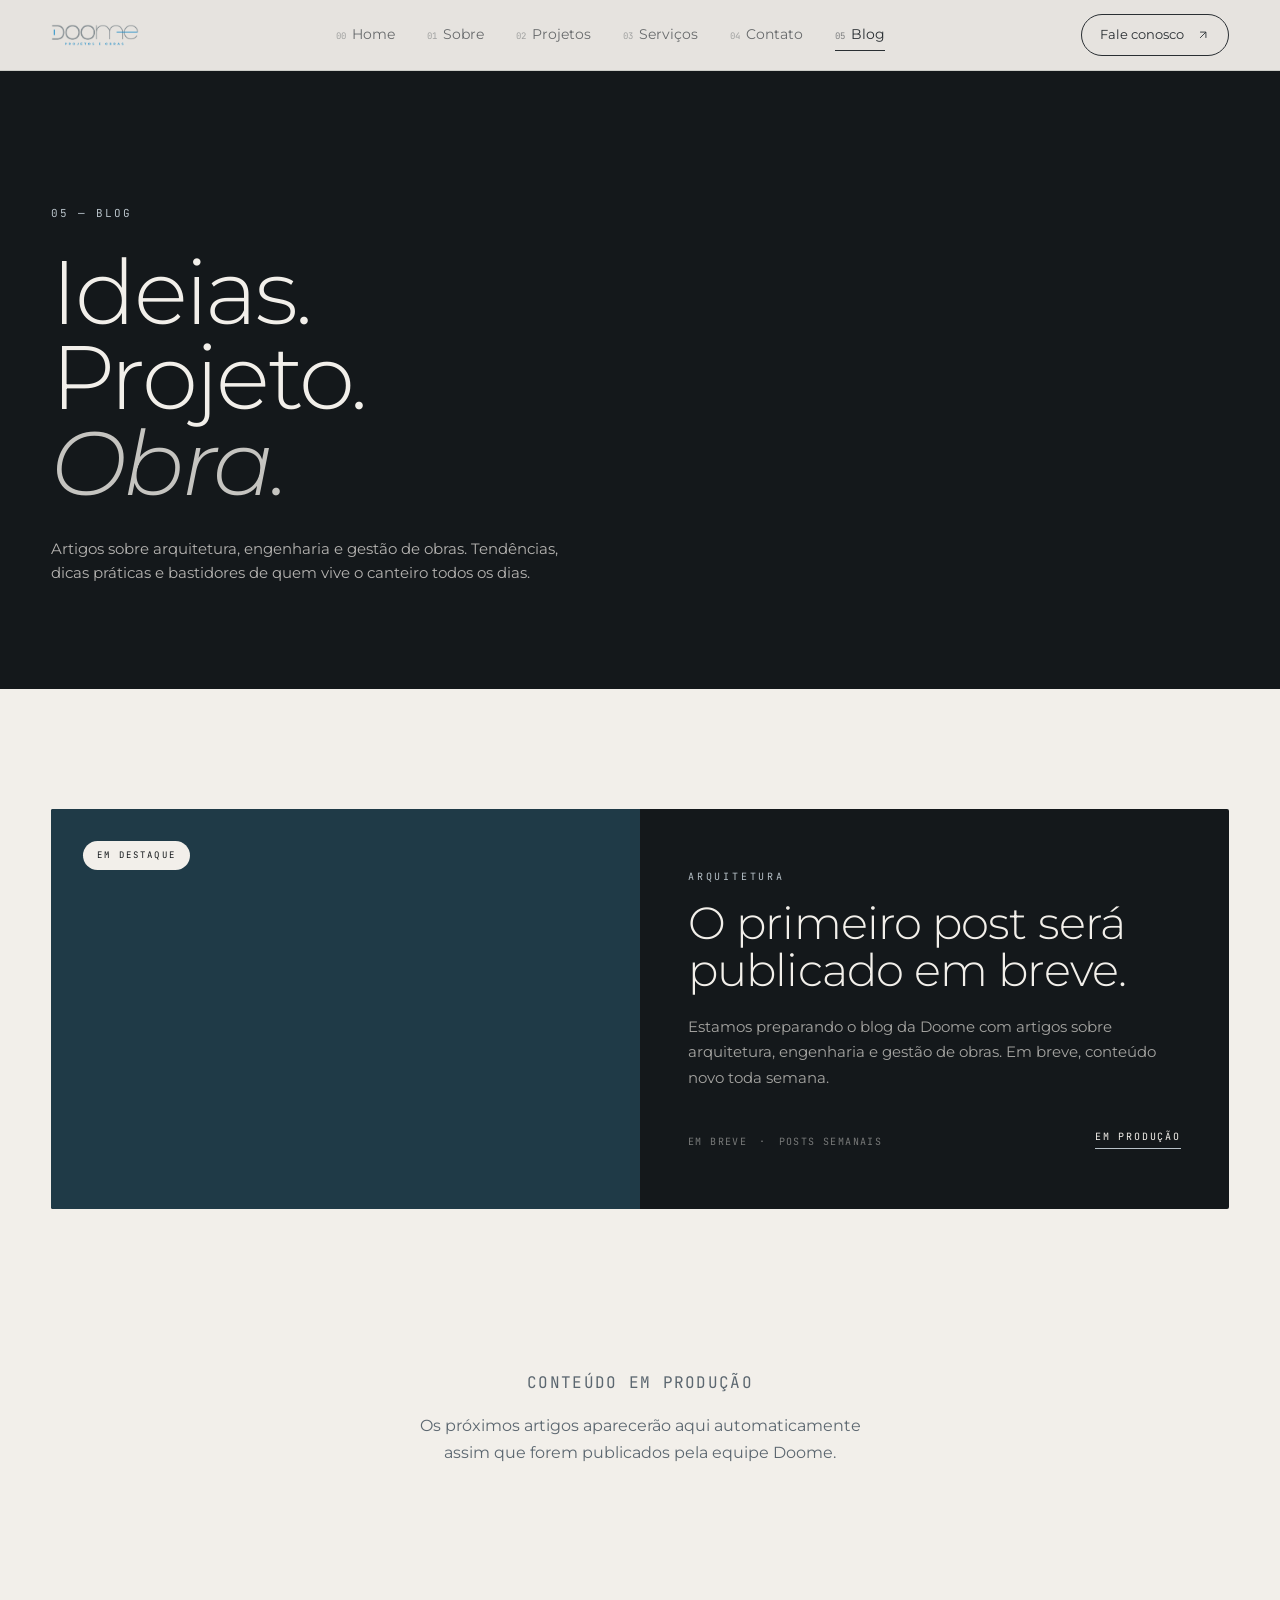
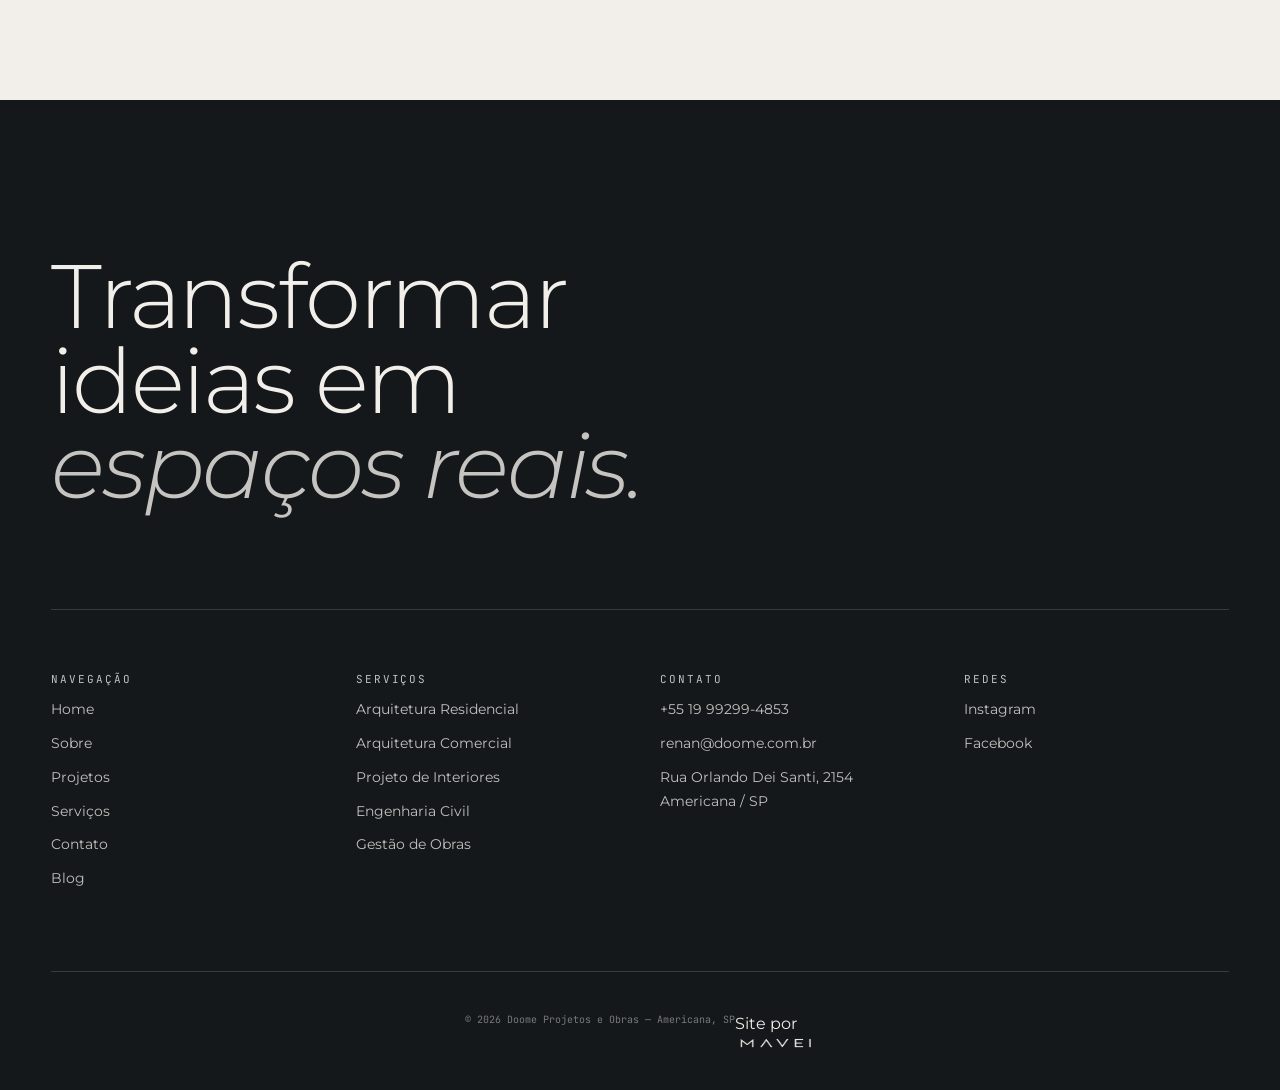
==== blog/index.html @ e42f689c "feat: carrossel hero, otimizações Lighthouse e tracking MAVEI Otimizações aplicadas após auditoria L" ====
<!DOCTYPE html>
<html lang="pt-BR">
<head>
<meta charset="UTF-8">
<meta name="viewport" content="width=device-width, initial-scale=1.0">
<title>Blog Doome | Arquitetura, Engenharia e Gestão de Obras</title>
<meta name="description" content="Artigos sobre arquitetura, engenharia e gestão de obras. Dicas práticas e tendências do mercado para quem está planejando construir ou reformar.">
<meta name="author" content="Doome Projetos e Obras">
<meta name="robots" content="index, follow, max-snippet:-1, max-image-preview:large, max-video-preview:-1">
<meta name="geo.region" content="BR-SP">
<meta name="geo.placename" content="Americana, São Paulo">
<meta name="theme-color" content="#14181B">
<link rel="canonical" href="https://www.doome.com.br/blog/">

<meta property="og:type" content="website">
<meta property="og:site_name" content="Doome Projetos e Obras">
<meta property="og:title" content="Blog | Doome Projetos e Obras">
<meta property="og:description" content="Artigos sobre arquitetura, engenharia e gestão de obras.">
<meta property="og:url" content="https://www.doome.com.br/blog/">
<meta property="og:image" content="https://www.doome.com.br/assets/image-01.webp">
<meta property="og:locale" content="pt_BR">
<meta name="twitter:card" content="summary_large_image">
<meta name="twitter:title" content="Blog | Doome Projetos e Obras">
<meta name="twitter:description" content="Artigos sobre arquitetura, engenharia e gestão de obras.">
<meta name="twitter:image" content="https://www.doome.com.br/assets/image-01.webp">

<script type="application/ld+json">
{
  "@context": "https://schema.org",
  "@type": "Blog",
  "url": "https://www.doome.com.br/blog/",
  "name": "Blog Doome Projetos e Obras",
  "description": "Artigos sobre arquitetura, engenharia e gestão de obras em Americana SP.",
  "inLanguage": "pt-BR",
  "publisher": {
    "@type": "Organization",
    "name": "Doome Projetos e Obras",
    "url": "https://www.doome.com.br/",
    "logo": {
      "@type": "ImageObject",
      "url": "https://www.doome.com.br/assets/image-14.webp"
    }
  },
  "about": [
    {"@type": "Thing", "name": "Arquitetura"},
    {"@type": "Thing", "name": "Engenharia Civil"},
    {"@type": "Thing", "name": "Gestão de Obras"},
    {"@type": "Thing", "name": "Design de Interiores"}
  ]
}
</script>

<link rel="icon" type="image/webp" href="/assets/image-02.webp">
<link rel="apple-touch-icon" href="/assets/image-03.webp">
<link rel="manifest" href="/manifest.json">
<link rel="preload" href="/fonts/montserrat-400-latin.woff2" as="font" type="font/woff2" crossorigin>
<link rel="preload" href="/fonts/montserrat-400-latin-ext.woff2" as="font" type="font/woff2" crossorigin>
<link rel="stylesheet" href="/fonts/fonts.css">
<link rel="stylesheet" href="/lightbox.css">

<style>
  /* ====== Tokens DOOME ====== */
  :root {
    --paper: #F2EFEA; --paper-warm: #EDE8E0;
    --mist: #B8C2C9; --mist-deep:    #5C6770;
    --graphite: #2A2F33; --ink: #14181B;
    --petrol: #1F3A47; --petrol-soft: #2C4E5E;
    --line: rgba(20,24,27,0.12);
    --serif: "Montserrat", -apple-system, BlinkMacSystemFont, sans-serif;
    --sans:  "Montserrat", -apple-system, BlinkMacSystemFont, sans-serif;
    --mono:  "JetBrains Mono", ui-monospace, monospace;
    --gutter: clamp(20px, 4vw, 64px);
    --section: clamp(80px, 12vw, 200px);
    --ease-out: cubic-bezier(0.22, 1, 0.36, 1);
  }
  *, *::before, *::after { box-sizing: border-box; margin: 0; padding: 0; }
  html, body {
    background: var(--paper); color: var(--graphite);
    font-family: var(--sans); font-size: 16px; line-height: 1.5;
    -webkit-font-smoothing: antialiased;
  }
  body { overflow-x: hidden; }
  img { max-width: 100%; display: block; }
  a { color: inherit; text-decoration: none; }
  ::selection { background: var(--petrol); color: var(--paper); }
  ::-webkit-scrollbar { width: 6px; }
  ::-webkit-scrollbar-thumb { background: var(--mist); }
  .serif { font-family: var(--serif); font-weight: 300; letter-spacing: -0.02em; line-height: 0.95; }
  .mono { font-family: var(--mono); font-size: 11px; letter-spacing: 0.08em; text-transform: uppercase; }

  /* ====== NAV (idêntico às páginas internas) ====== */
  .nav {
    position: fixed; top: 0; left: 0; right: 0; z-index: 100;
    display: grid; grid-template-columns: auto 1fr auto;
    align-items: center; padding: 14px var(--gutter); gap: 40px;
    background: rgba(242, 239, 234, 0.95);
    backdrop-filter: blur(14px); -webkit-backdrop-filter: blur(14px);
    border-bottom: 1px solid var(--line); color: var(--graphite);
  }
  .nav__brand { background: none; border: 0; padding: 0; display: inline-flex; align-items: center; }
  .nav__brand img { height: 22px; width: auto; }
  .nav__items { display: flex; gap: 32px; justify-content: center; }
  .nav__item {
    padding: 8px 0; color: inherit; font-size: 14px;
    display: inline-flex; align-items: baseline; gap: 6px;
    opacity: 0.66; transition: opacity 0.3s; position: relative;
  }
  .nav__item:hover, .nav__item.is-active { opacity: 1; }
  .nav__item.is-active::after {
    content: ""; position: absolute; left: 0; right: 0; bottom: 2px;
    height: 1px; background: currentColor;
  }
  .nav__n { font-size: 9px; opacity: 0.55; font-family: var(--mono); }
  .nav__cta {
    display: inline-flex; align-items: center; gap: 12px;
    font-size: 13px; padding: 10px 18px;
    border: 1px solid currentColor; border-radius: 999px;
    transition: background 0.4s, color 0.4s;
  }
  .nav__cta:hover { background: var(--graphite); color: var(--paper); }
  @media (max-width: 900px) {
    .nav { grid-template-columns: auto auto; }
    .nav__items { display: none; }
    .nav__cta span { display: none; }
  }

  /* ====== PAGE HEADER (idêntico às páginas internas) ====== */
  .page-header {
    background: var(--ink); color: var(--paper);
    padding: clamp(120px, 16vw, 220px) var(--gutter) clamp(60px, 8vw, 120px);
  }
  .page-header .eyebrow {
    color: var(--mist); margin-bottom: 28px;
    font-family: var(--mono); font-size: 11px;
    letter-spacing: 0.18em; text-transform: uppercase;
  }
  .page-header__title {
    font-size: clamp(48px, 7vw, 110px);
    font-weight: 300; letter-spacing: -0.03em;
    line-height: 0.95; margin: 0 0 32px; font-family: var(--serif);
  }
  .page-header__title em {
    font-style: italic; opacity: 0.8; font-weight: 300;
  }
  .page-header__lead {
    font-size: clamp(15px, 1.1vw, 18px);
    color: rgba(242, 239, 234, 0.72);
    max-width: 52ch; line-height: 1.65; margin: 0;
  }

  /* ====== Container do blog ====== */
  .blog-wrap {
    max-width: 1600px; margin: 0 auto;
    padding: clamp(60px, 10vw, 120px) var(--gutter) var(--section);
  }

  /* ====== POST EM DESTAQUE ====== */
  .blog-featured {
    display: grid; grid-template-columns: 1fr 1fr;
    background: var(--ink); color: var(--paper);
    margin-bottom: 80px; text-decoration: none;
    transition: opacity 0.3s var(--ease-out);
    overflow: hidden; border-radius: 2px;
  }
  .blog-featured:hover { opacity: 0.94; }
  .blog-featured__cover {
    min-height: 400px;
    background: var(--petrol);
    display: flex; align-items: flex-start; padding: 32px;
    position: relative;
  }
  .blog-featured__badge {
    font-family: var(--mono); font-size: 9px;
    letter-spacing: 0.24em; text-transform: uppercase;
    background: var(--paper); color: var(--ink);
    padding: 8px 14px; border-radius: 999px;
  }
  .blog-featured__content {
    padding: 60px 48px; display: flex; flex-direction: column;
    justify-content: space-between; gap: 32px;
  }
  .blog-featured__tag {
    font-family: var(--mono); font-size: 10px;
    letter-spacing: 0.28em; text-transform: uppercase;
    color: var(--mist); margin-bottom: 16px;
  }
  .blog-featured__title {
    font-family: var(--serif);
    font-size: clamp(28px, 3.5vw, 52px);
    font-weight: 300; letter-spacing: -0.02em;
    line-height: 1.05;
  }
  .blog-featured__excerpt {
    font-size: 15px;
    color: rgba(242, 239, 234, 0.65);
    line-height: 1.7; margin-top: 20px;
    max-width: 48ch;
  }
  .blog-featured__footer {
    display: flex; justify-content: space-between;
    align-items: flex-end; gap: 20px;
  }
  .blog-featured__meta {
    font-family: var(--mono); font-size: 10px;
    letter-spacing: 0.14em; text-transform: uppercase;
    color: rgba(242, 239, 234, 0.45);
    display: flex; gap: 12px; flex-wrap: wrap;
  }
  .blog-featured__link {
    font-family: var(--mono); font-size: 10px;
    letter-spacing: 0.18em; text-transform: uppercase;
    color: var(--paper);
    border-bottom: 1px solid var(--mist);
    padding-bottom: 4px;
  }
  @media (max-width: 800px) {
    .blog-featured { grid-template-columns: 1fr; }
    .blog-featured__cover { min-height: 240px; }
    .blog-featured__content { padding: 40px 28px; }
  }

  /* ====== GRID DE CARDS ====== */
  .blog-grid {
    display: grid;
    grid-template-columns: repeat(auto-fill, minmax(320px, 1fr));
    gap: 40px;
  }
  .blog-card a {
    display: flex; flex-direction: column; height: 100%;
    background: var(--paper-warm);
    transition: transform 0.5s var(--ease-out), box-shadow 0.5s var(--ease-out);
    border-radius: 2px; overflow: hidden;
    border: 1px solid var(--line);
  }
  .blog-card a:hover {
    transform: translateY(-4px);
    box-shadow: 0 20px 40px rgba(20, 24, 27, 0.08);
  }
  .blog-card__cover {
    height: 200px;
    background: var(--petrol);
    display: flex; align-items: flex-end; padding: 20px;
    position: relative; overflow: hidden;
  }
  .blog-card__cover img {
    position: absolute; inset: 0;
    width: 100%; height: 100%; object-fit: cover;
    filter: grayscale(0.4) contrast(1.05);
    transition: filter 0.6s var(--ease-out), transform 0.7s var(--ease-out);
  }
  .blog-card a:hover .blog-card__cover img {
    filter: grayscale(0) contrast(1.05);
    transform: scale(1.04);
  }
  .blog-card__cover-label {
    position: relative; z-index: 1;
    font-family: var(--mono); font-size: 9px;
    letter-spacing: 0.22em; text-transform: uppercase;
    color: var(--paper);
    background: rgba(20, 24, 27, 0.6);
    padding: 6px 12px; border-radius: 999px;
    backdrop-filter: blur(8px); -webkit-backdrop-filter: blur(8px);
  }
  .blog-card__body { padding: 28px 28px 12px; flex: 1; }
  .blog-card__tag {
    font-family: var(--mono); font-size: 10px;
    letter-spacing: 0.24em; text-transform: uppercase;
    color: var(--mist-deep); margin-bottom: 14px;
  }
  .blog-card__body h2 {
    font-family: var(--serif);
    font-size: clamp(20px, 1.7vw, 26px);
    font-weight: 300; letter-spacing: -0.02em;
    line-height: 1.15; margin-bottom: 12px;
  }
  .blog-card__excerpt {
    font-size: 14px; color: var(--mist-deep);
    line-height: 1.7;
  }
  .blog-card__meta {
    padding: 16px 28px 24px;
    font-family: var(--mono); font-size: 10px;
    letter-spacing: 0.14em; text-transform: uppercase;
    color: var(--mist-deep);
    display: flex; gap: 8px; align-items: center;
    justify-content: space-between;
    border-top: 1px solid var(--line);
    margin-top: 16px;
  }
  .blog-card__read {
    color: var(--graphite);
    border-bottom: 1px solid currentColor;
    padding-bottom: 2px;
  }

  /* ====== Estado vazio (até MAVEI gerar posts) ====== */
  .blog-empty {
    text-align: center;
    padding: 80px var(--gutter);
    color: var(--mist-deep);
  }
  .blog-empty .mono {
    color: var(--mist-deep);
    margin-bottom: 16px;
  }
  .blog-empty p {
    font-size: 16px;
    max-width: 44ch;
    margin: 0 auto;
    line-height: 1.7;
  }

  /* ====== FOOTER (idêntico às páginas internas) ====== */
  .footer {
    background: var(--ink); color: var(--paper);
    padding: var(--section) var(--gutter) 40px;
  }
  .footer__top {
    padding-bottom: 100px;
    border-bottom: 1px solid rgba(242, 239, 234, 0.16);
  }
  .footer__manifesto {
    font-size: clamp(48px, 7vw, 120px);
    letter-spacing: -0.025em; font-weight: 300;
    line-height: 0.95; margin: 0; font-family: var(--serif);
  }
  .footer__manifesto em { font-style: italic; opacity: 0.8; font-weight: 300; }
  .footer__grid {
    display: grid; grid-template-columns: repeat(4, 1fr);
    gap: 40px; padding: 60px 0 80px;
    border-bottom: 1px solid rgba(242, 239, 234, 0.16);
  }
  .footer__col p { margin: 10px 0 0; font-size: 14px; line-height: 1.7; color: rgba(242, 239, 234, 0.78); }
  .footer__col .eyebrow {
    color: var(--mist); margin: 0;
    font-family: var(--mono); font-size: 11px;
    letter-spacing: 0.18em; text-transform: uppercase;
  }
  .footer__col a { border-bottom: 1px solid transparent; transition: border-color 0.3s; }
  .footer__col a:hover { border-bottom-color: currentColor; }
  .footer__base { display: flex; justify-content: center; padding-top: 40px; }
  .footer__base p { font-family: var(--mono); font-size: 10px; opacity: 0.45; margin: 0; }
  @media (max-width: 800px) {
    .footer__grid { grid-template-columns: repeat(2, 1fr); }
  }
</style>
</head>
<body>

<!-- NAV (idêntica às páginas internas) -->
<nav class="nav">
  <a href="../" class="nav__brand" aria-label="Doome — Home">
    <img src="../assets/image-15.webp" alt="DOOME" width="120" height="22" decoding="async">
  </a>
  <div class="nav__items">
    <a href="../" class="nav__item"><span class="nav__n">00</span> Home</a>
    <a href="../sobre/" class="nav__item"><span class="nav__n">01</span> Sobre</a>
    <a href="../projetos/" class="nav__item"><span class="nav__n">02</span> Projetos</a>
    <a href="../servicos/" class="nav__item"><span class="nav__n">03</span> Serviços</a>
    <a href="../contato/" class="nav__item"><span class="nav__n">04</span> Contato</a>
    <a href="../blog/" class="nav__item is-active"><span class="nav__n">05</span> Blog</a>
  </div>
  <a href="https://api.whatsapp.com/send?phone=5519992994853&text=Ol%C3%A1%2C+Doome%21+Vi+o+site+de+voc%C3%AAs+e+gostaria+de+conversar+sobre+um+projeto."
     class="nav__cta" target="_blank" rel="noopener noreferrer" data-cta="nav-blog" aria-label="Fale conosco no WhatsApp">
    <span>Fale conosco</span>
    <svg width="14" height="14" viewBox="0 0 24 24" fill="none" stroke="currentColor" stroke-width="1.5" aria-hidden="true"><path d="M7 17L17 7M17 7H7M17 7v10"/></svg>
  </a>
</nav>

<main>
  <!-- HEADER -->
  <header class="page-header">
    <p class="eyebrow">05 — Blog</p>
    <h1 class="page-header__title">Ideias.<br>Projeto.<br><em>Obra.</em></h1>
    <p class="page-header__lead">Artigos sobre arquitetura, engenharia e gestão de obras. Tendências, dicas práticas e bastidores de quem vive o canteiro todos os dias.</p>
  </header>

  <div class="blog-wrap">

    <!-- POST EM DESTAQUE — gerado automaticamente pela MAVEI -->
    <a href="#" class="blog-featured" aria-label="Ler post em destaque">
      <div class="blog-featured__cover">
        <div class="blog-featured__badge">Em destaque</div>
      </div>
      <div class="blog-featured__content">
        <div>
          <div class="blog-featured__tag">Arquitetura</div>
          <h2 class="blog-featured__title">O primeiro post será publicado em breve.</h2>
          <p class="blog-featured__excerpt">Estamos preparando o blog da Doome com artigos sobre arquitetura, engenharia e gestão de obras. Em breve, conteúdo novo toda semana.</p>
        </div>
        <div class="blog-featured__footer">
          <div class="blog-featured__meta">
            <time>EM BREVE</time>
            <span>·</span>
            <span>POSTS SEMANAIS</span>
          </div>
          <span class="blog-featured__link">Em produção</span>
        </div>
      </div>
    </a>

    <!-- GRID DE CARDS — gerado automaticamente -->
    <div class="blog-grid">
      <div class="blog-empty" style="grid-column: 1 / -1;">
        <p class="mono">Conteúdo em produção</p>
        <p>Os próximos artigos aparecerão aqui automaticamente assim que forem publicados pela equipe Doome.</p>
      </div>
    </div>

  </div>
</main>

<!-- FOOTER (idêntico às páginas internas) -->
<footer class="footer">
  <div class="footer__top">
    <p class="footer__manifesto serif">Transformar<br>ideias em<br><em>espaços reais.</em></p>
  </div>
  <div class="footer__grid">
    <div class="footer__col">
      <p class="eyebrow">Navegação</p>
      <p><a href="../">Home</a></p>
      <p><a href="../sobre/">Sobre</a></p>
      <p><a href="../projetos/">Projetos</a></p>
      <p><a href="../servicos/">Serviços</a></p>
      <p><a href="../contato/">Contato</a></p>
      <p><a href="../blog/">Blog</a></p>
    </div>
    <div class="footer__col">
      <p class="eyebrow">Serviços</p>
      <p>Arquitetura Residencial</p>
      <p>Arquitetura Comercial</p>
      <p>Projeto de Interiores</p>
      <p>Engenharia Civil</p>
      <p>Gestão de Obras</p>
    </div>
    <div class="footer__col">
      <p class="eyebrow">Contato</p>
      <p><a href="tel:+5519992994853">+55 19 99299-4853</a></p>
      <p><a href="mailto:renan@doome.com.br">renan@doome.com.br</a></p>
      <p>Rua Orlando Dei Santi, 2154<br>Americana / SP</p>
    </div>
    <div class="footer__col">
      <p class="eyebrow">Redes</p>
      <p><a href="https://www.instagram.com/doomeprojetos/" target="_blank" rel="noopener">Instagram</a></p>
      <p><a href="https://www.facebook.com/doomeprojetos/" target="_blank" rel="noopener">Facebook</a></p>
    </div>
  </div>
  <div class="footer__base">
    <p>&copy; 2026 Doome Projetos e Obras — Americana, SP</p>
    <span class="footer__base-sep" aria-hidden="true"></span>
    <a href="https://mavei.com.br/" target="_blank" rel="noopener noreferrer" class="mavei-credit" data-cta="footer-mavei" aria-label="Site por MAVEI Digital — abre em nova aba">
      <span class="mavei-credit__label">Site por</span>
      <img src="/assets/mavei-logo-white.webp" alt="MAVEI Digital" width="80" height="14" loading="lazy" decoding="async">
    </a>
  </div>
</footer>

<script src="/main.js" defer></script>
</body>
</html>
---- fonts/fonts.css ----
/* ============================================================
   Fontes self-hosted MAVEI — DOOME
   Binários extraídos do Google Fonts (latin + latin-ext only).
   Servir do mesmo domínio elimina round-trip TLS + DNS extra.

   Pesos cobertos:
   - Montserrat: 200/300/400/500/600 normal + 300/400 italic
     (Google distribui Montserrat como variable font; pesos normais
      compartilham o MESMO arquivo, e pesos italic idem)
   - JetBrains Mono: 400/500 (compartilham)
   ============================================================ */

/* ────────────────────────────────────────────────
   Montserrat — italic 300/400 (compartilham mesmo binário)
   ──────────────────────────────────────────────── */
@font-face {
  font-family: 'Montserrat';
  font-style: italic;
  font-weight: 300;
  font-display: swap;
  src: url('/fonts/montserrat-400italic-latin-ext.woff2') format('woff2');
  unicode-range: U+0100-02BA, U+02BD-02C5, U+02C7-02CC, U+02CE-02D7, U+02DD-02FF, U+0304, U+0308, U+0329, U+1D00-1DBF, U+1E00-1E9F, U+1EF2-1EFF, U+2020, U+20A0-20AB, U+20AD-20C0, U+2113, U+2C60-2C7F, U+A720-A7FF;
}
@font-face {
  font-family: 'Montserrat';
  font-style: italic;
  font-weight: 300;
  font-display: swap;
  src: url('/fonts/montserrat-400italic-latin.woff2') format('woff2');
  unicode-range: U+0000-00FF, U+0131, U+0152-0153, U+02BB-02BC, U+02C6, U+02DA, U+02DC, U+0304, U+0308, U+0329, U+2000-206F, U+20AC, U+2122, U+2191, U+2193, U+2212, U+2215, U+FEFF, U+FFFD;
}
@font-face {
  font-family: 'Montserrat';
  font-style: italic;
  font-weight: 400;
  font-display: swap;
  src: url('/fonts/montserrat-400italic-latin-ext.woff2') format('woff2');
  unicode-range: U+0100-02BA, U+02BD-02C5, U+02C7-02CC, U+02CE-02D7, U+02DD-02FF, U+0304, U+0308, U+0329, U+1D00-1DBF, U+1E00-1E9F, U+1EF2-1EFF, U+2020, U+20A0-20AB, U+20AD-20C0, U+2113, U+2C60-2C7F, U+A720-A7FF;
}
@font-face {
  font-family: 'Montserrat';
  font-style: italic;
  font-weight: 400;
  font-display: swap;
  src: url('/fonts/montserrat-400italic-latin.woff2') format('woff2');
  unicode-range: U+0000-00FF, U+0131, U+0152-0153, U+02BB-02BC, U+02C6, U+02DA, U+02DC, U+0304, U+0308, U+0329, U+2000-206F, U+20AC, U+2122, U+2191, U+2193, U+2212, U+2215, U+FEFF, U+FFFD;
}

/* ────────────────────────────────────────────────
   Montserrat — normal 200/300/400/500/600 (compartilham mesmo binário)
   ──────────────────────────────────────────────── */
@font-face {
  font-family: 'Montserrat';
  font-style: normal;
  font-weight: 200;
  font-display: swap;
  src: url('/fonts/montserrat-400-latin-ext.woff2') format('woff2');
  unicode-range: U+0100-02BA, U+02BD-02C5, U+02C7-02CC, U+02CE-02D7, U+02DD-02FF, U+0304, U+0308, U+0329, U+1D00-1DBF, U+1E00-1E9F, U+1EF2-1EFF, U+2020, U+20A0-20AB, U+20AD-20C0, U+2113, U+2C60-2C7F, U+A720-A7FF;
}
@font-face {
  font-family: 'Montserrat';
  font-style: normal;
  font-weight: 200;
  font-display: swap;
  src: url('/fonts/montserrat-400-latin.woff2') format('woff2');
  unicode-range: U+0000-00FF, U+0131, U+0152-0153, U+02BB-02BC, U+02C6, U+02DA, U+02DC, U+0304, U+0308, U+0329, U+2000-206F, U+20AC, U+2122, U+2191, U+2193, U+2212, U+2215, U+FEFF, U+FFFD;
}
@font-face {
  font-family: 'Montserrat';
  font-style: normal;
  font-weight: 300;
  font-display: swap;
  src: url('/fonts/montserrat-400-latin-ext.woff2') format('woff2');
  unicode-range: U+0100-02BA, U+02BD-02C5, U+02C7-02CC, U+02CE-02D7, U+02DD-02FF, U+0304, U+0308, U+0329, U+1D00-1DBF, U+1E00-1E9F, U+1EF2-1EFF, U+2020, U+20A0-20AB, U+20AD-20C0, U+2113, U+2C60-2C7F, U+A720-A7FF;
}
@font-face {
  font-family: 'Montserrat';
  font-style: normal;
  font-weight: 300;
  font-display: swap;
  src: url('/fonts/montserrat-400-latin.woff2') format('woff2');
  unicode-range: U+0000-00FF, U+0131, U+0152-0153, U+02BB-02BC, U+02C6, U+02DA, U+02DC, U+0304, U+0308, U+0329, U+2000-206F, U+20AC, U+2122, U+2191, U+2193, U+2212, U+2215, U+FEFF, U+FFFD;
}
@font-face {
  font-family: 'Montserrat';
  font-style: normal;
  font-weight: 400;
  font-display: swap;
  src: url('/fonts/montserrat-400-latin-ext.woff2') format('woff2');
  unicode-range: U+0100-02BA, U+02BD-02C5, U+02C7-02CC, U+02CE-02D7, U+02DD-02FF, U+0304, U+0308, U+0329, U+1D00-1DBF, U+1E00-1E9F, U+1EF2-1EFF, U+2020, U+20A0-20AB, U+20AD-20C0, U+2113, U+2C60-2C7F, U+A720-A7FF;
}
@font-face {
  font-family: 'Montserrat';
  font-style: normal;
  font-weight: 400;
  font-display: swap;
  src: url('/fonts/montserrat-400-latin.woff2') format('woff2');
  unicode-range: U+0000-00FF, U+0131, U+0152-0153, U+02BB-02BC, U+02C6, U+02DA, U+02DC, U+0304, U+0308, U+0329, U+2000-206F, U+20AC, U+2122, U+2191, U+2193, U+2212, U+2215, U+FEFF, U+FFFD;
}
@font-face {
  font-family: 'Montserrat';
  font-style: normal;
  font-weight: 500;
  font-display: swap;
  src: url('/fonts/montserrat-400-latin-ext.woff2') format('woff2');
  unicode-range: U+0100-02BA, U+02BD-02C5, U+02C7-02CC, U+02CE-02D7, U+02DD-02FF, U+0304, U+0308, U+0329, U+1D00-1DBF, U+1E00-1E9F, U+1EF2-1EFF, U+2020, U+20A0-20AB, U+20AD-20C0, U+2113, U+2C60-2C7F, U+A720-A7FF;
}
@font-face {
  font-family: 'Montserrat';
  font-style: normal;
  font-weight: 500;
  font-display: swap;
  src: url('/fonts/montserrat-400-latin.woff2') format('woff2');
  unicode-range: U+0000-00FF, U+0131, U+0152-0153, U+02BB-02BC, U+02C6, U+02DA, U+02DC, U+0304, U+0308, U+0329, U+2000-206F, U+20AC, U+2122, U+2191, U+2193, U+2212, U+2215, U+FEFF, U+FFFD;
}
@font-face {
  font-family: 'Montserrat';
  font-style: normal;
  font-weight: 600;
  font-display: swap;
  src: url('/fonts/montserrat-400-latin-ext.woff2') format('woff2');
  unicode-range: U+0100-02BA, U+02BD-02C5, U+02C7-02CC, U+02CE-02D7, U+02DD-02FF, U+0304, U+0308, U+0329, U+1D00-1DBF, U+1E00-1E9F, U+1EF2-1EFF, U+2020, U+20A0-20AB, U+20AD-20C0, U+2113, U+2C60-2C7F, U+A720-A7FF;
}
@font-face {
  font-family: 'Montserrat';
  font-style: normal;
  font-weight: 600;
  font-display: swap;
  src: url('/fonts/montserrat-400-latin.woff2') format('woff2');
  unicode-range: U+0000-00FF, U+0131, U+0152-0153, U+02BB-02BC, U+02C6, U+02DA, U+02DC, U+0304, U+0308, U+0329, U+2000-206F, U+20AC, U+2122, U+2191, U+2193, U+2212, U+2215, U+FEFF, U+FFFD;
}

/* ────────────────────────────────────────────────
   JetBrains Mono — 400/500 (compartilham)
   ──────────────────────────────────────────────── */
@font-face {
  font-family: 'JetBrains Mono';
  font-style: normal;
  font-weight: 400;
  font-display: swap;
  src: url('/fonts/jetbrains-mono-latin-ext.woff2') format('woff2');
  unicode-range: U+0100-02BA, U+02BD-02C5, U+02C7-02CC, U+02CE-02D7, U+02DD-02FF, U+0304, U+0308, U+0329, U+1D00-1DBF, U+1E00-1E9F, U+1EF2-1EFF, U+2020, U+20A0-20AB, U+20AD-20C0, U+2113, U+2C60-2C7F, U+A720-A7FF;
}
@font-face {
  font-family: 'JetBrains Mono';
  font-style: normal;
  font-weight: 400;
  font-display: swap;
  src: url('/fonts/jetbrains-mono-latin.woff2') format('woff2');
  unicode-range: U+0000-00FF, U+0131, U+0152-0153, U+02BB-02BC, U+02C6, U+02DA, U+02DC, U+0304, U+0308, U+0329, U+2000-206F, U+20AC, U+2122, U+2191, U+2193, U+2212, U+2215, U+FEFF, U+FFFD;
}
@font-face {
  font-family: 'JetBrains Mono';
  font-style: normal;
  font-weight: 500;
  font-display: swap;
  src: url('/fonts/jetbrains-mono-latin-ext.woff2') format('woff2');
  unicode-range: U+0100-02BA, U+02BD-02C5, U+02C7-02CC, U+02CE-02D7, U+02DD-02FF, U+0304, U+0308, U+0329, U+1D00-1DBF, U+1E00-1E9F, U+1EF2-1EFF, U+2020, U+20A0-20AB, U+20AD-20C0, U+2113, U+2C60-2C7F, U+A720-A7FF;
}
@font-face {
  font-family: 'JetBrains Mono';
  font-style: normal;
  font-weight: 500;
  font-display: swap;
  src: url('/fonts/jetbrains-mono-latin.woff2') format('woff2');
  unicode-range: U+0000-00FF, U+0131, U+0152-0153, U+02BB-02BC, U+02C6, U+02DA, U+02DC, U+0304, U+0308, U+0329, U+2000-206F, U+20AC, U+2122, U+2191, U+2193, U+2212, U+2215, U+FEFF, U+FFFD;
}
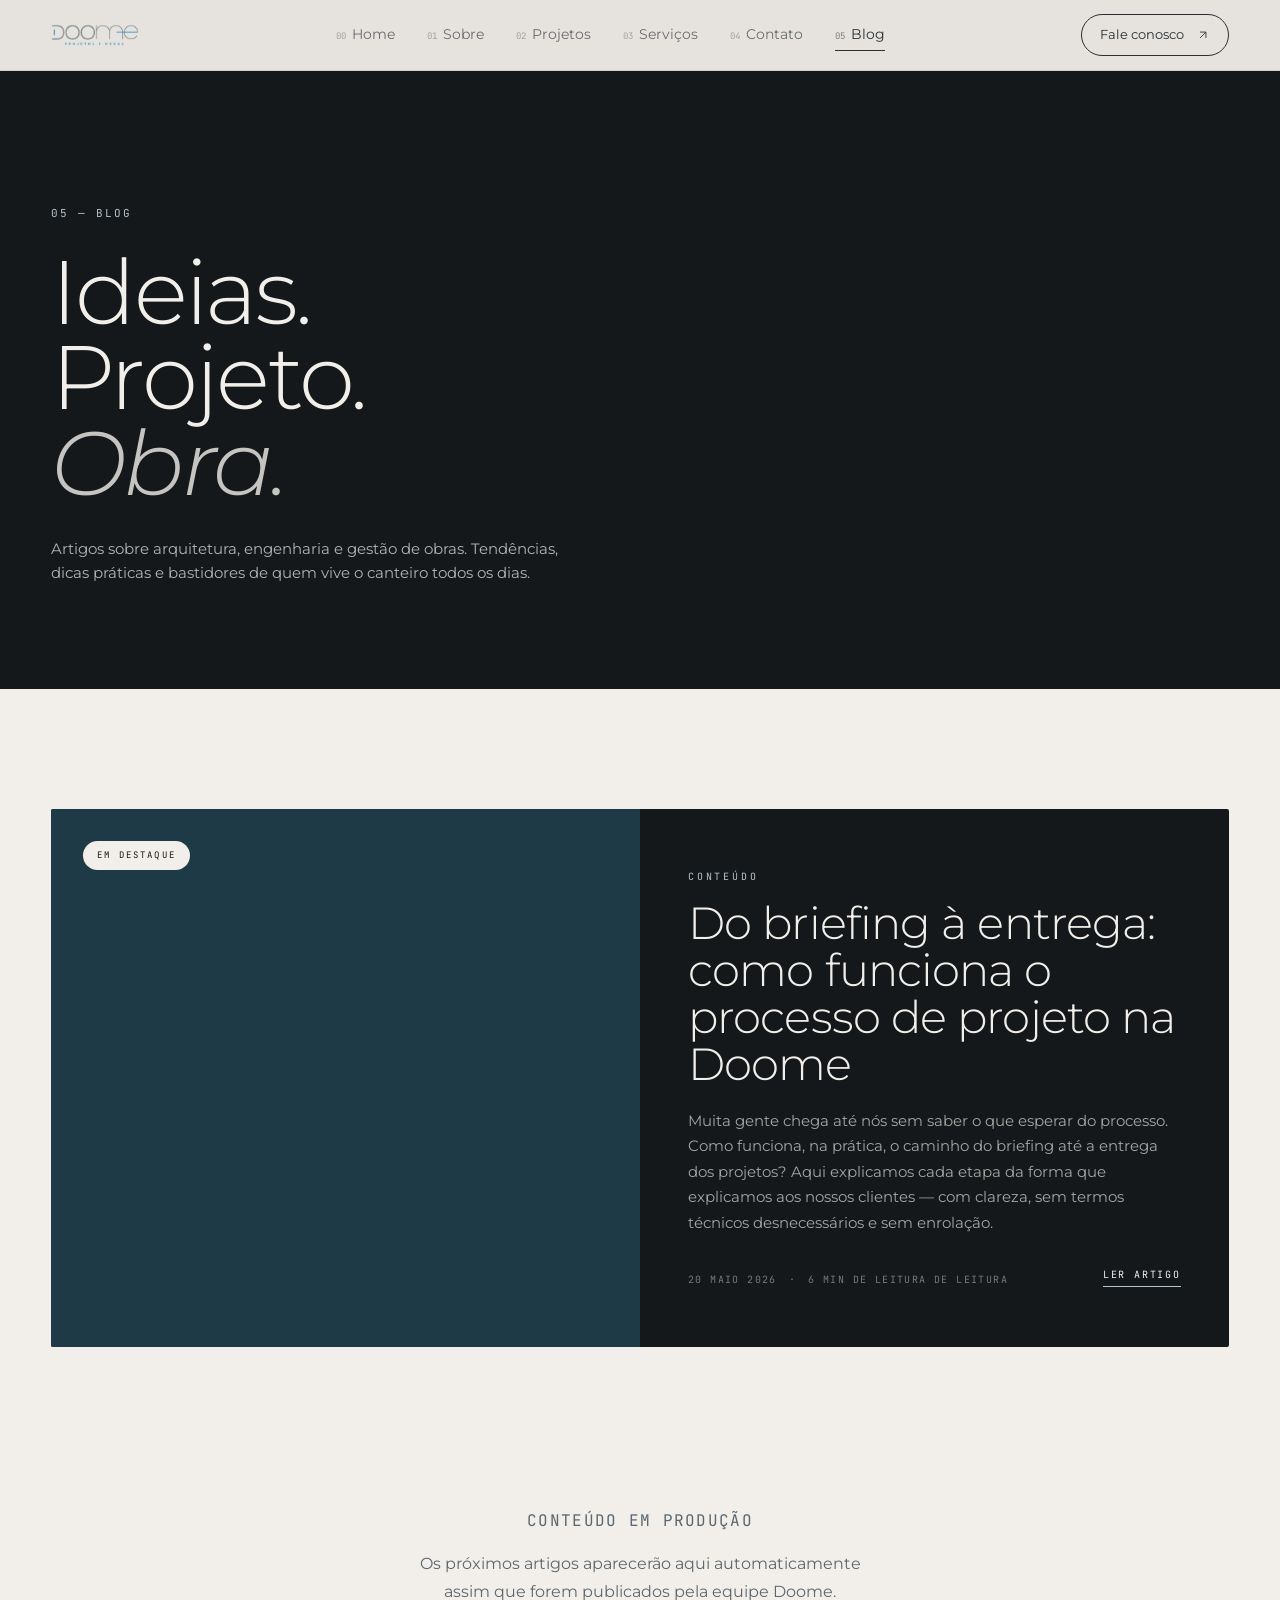
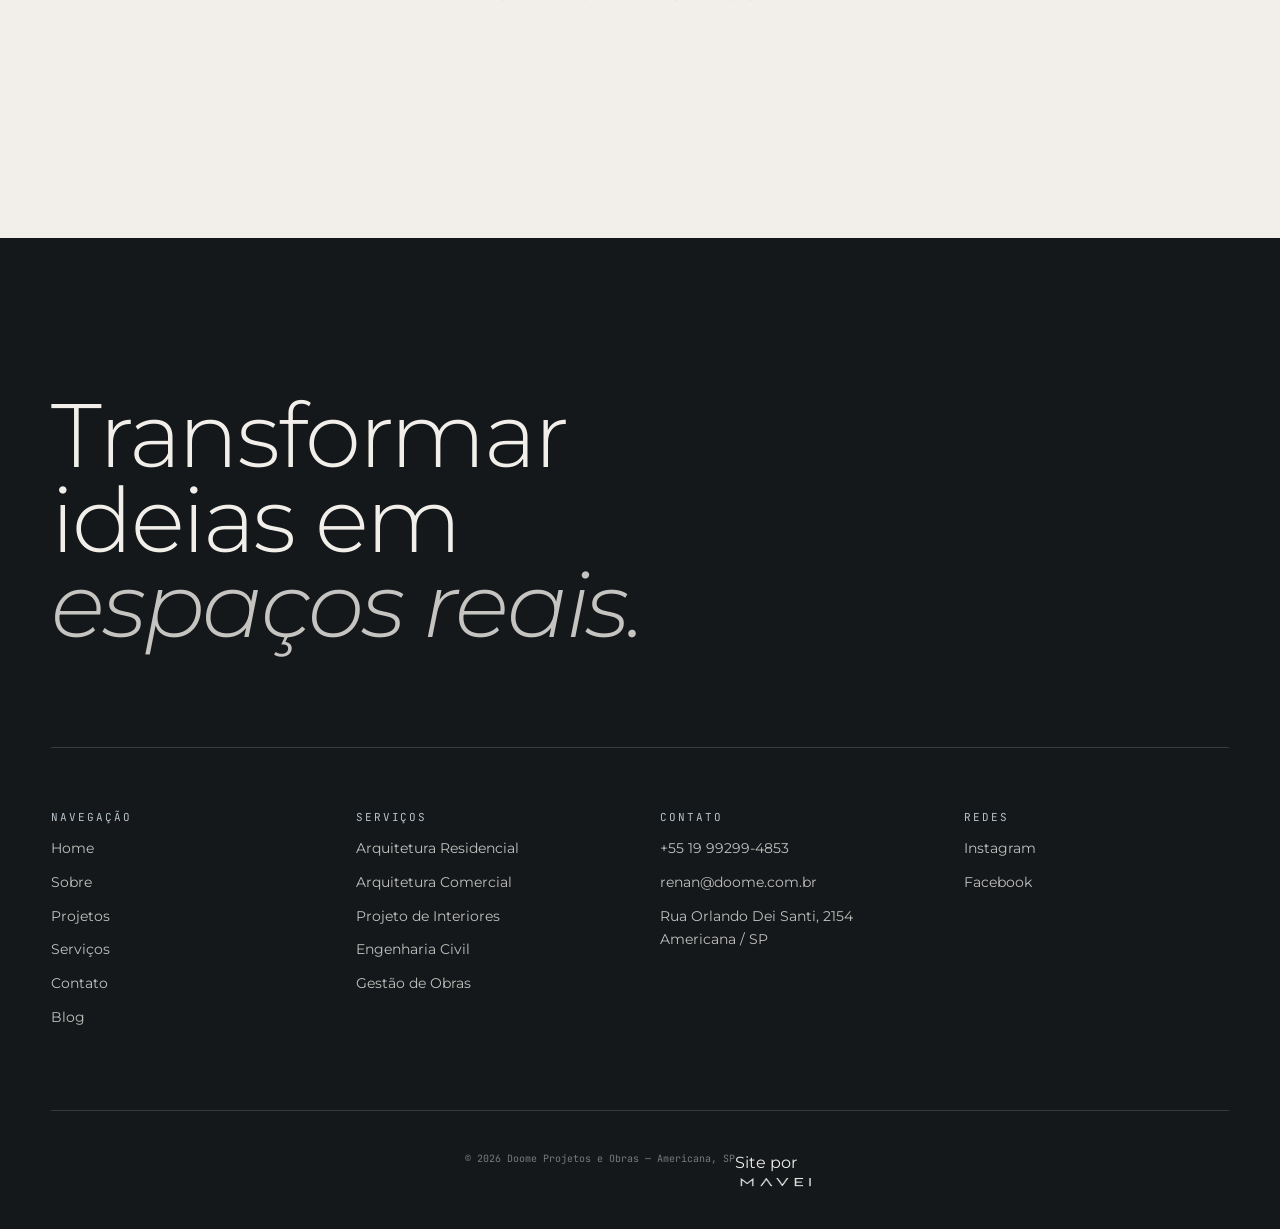
==== commit 5ab33ad8: "blog: atualiza índice (arquitetura-como-funciona-o-processo-do-briefing-ate-a-entrega-do-projeto)" ====
--- a/blog/index.html
+++ b/blog/index.html
@@ -17,12 +17,12 @@
 <meta property="og:title" content="Blog | Doome Projetos e Obras">
 <meta property="og:description" content="Artigos sobre arquitetura, engenharia e gestão de obras.">
 <meta property="og:url" content="https://www.doome.com.br/blog/">
-<meta property="og:image" content="https://www.doome.com.br/assets/image-01.webp">
+<meta property="og:image" content="https://www.doome.com.br/assets/image-09.webp">
 <meta property="og:locale" content="pt_BR">
 <meta name="twitter:card" content="summary_large_image">
 <meta name="twitter:title" content="Blog | Doome Projetos e Obras">
 <meta name="twitter:description" content="Artigos sobre arquitetura, engenharia e gestão de obras.">
-<meta name="twitter:image" content="https://www.doome.com.br/assets/image-01.webp">
+<meta name="twitter:image" content="https://www.doome.com.br/assets/image-09.webp">
 
 <script type="application/ld+json">
 {
@@ -377,27 +377,27 @@
 
   <div class="blog-wrap">
 
-    <!-- POST EM DESTAQUE — gerado automaticamente pela MAVEI -->
-    <a href="#" class="blog-featured" aria-label="Ler post em destaque">
-      <div class="blog-featured__cover">
-        <div class="blog-featured__badge">Em destaque</div>
+    <!-- POST EM DESTAQUE — gerado automaticamente -->
+<a href="arquitetura-como-funciona-o-processo-do-briefing-ate-a-entrega-do-projeto.html" class="blog-featured" aria-label="Ler post em destaque">
+  <div class="blog-featured__cover">
+    <div class="blog-featured__badge">Em destaque</div>
+  </div>
+  <div class="blog-featured__content">
+    <div>
+      <div class="blog-featured__tag">Conteúdo</div>
+      <h2 class="blog-featured__title">Do briefing à entrega: como funciona o processo de projeto na Doome</h2>
+      <p class="blog-featured__excerpt">Muita gente chega até nós sem saber o que esperar do processo. Como funciona, na prática, o caminho do briefing até a entrega dos projetos? Aqui explicamos cada etapa da forma que explicamos aos nossos clientes — com clareza, sem termos técnicos desnecessários e sem enrolação.</p>
+    </div>
+    <div class="blog-featured__footer">
+      <div class="blog-featured__meta">
+        <time datetime="2026-05-20">20 MAIO 2026</time>
+        <span>·</span>
+        <span>6 MIN DE LEITURA DE LEITURA</span>
       </div>
-      <div class="blog-featured__content">
-        <div>
-          <div class="blog-featured__tag">Arquitetura</div>
-          <h2 class="blog-featured__title">O primeiro post será publicado em breve.</h2>
-          <p class="blog-featured__excerpt">Estamos preparando o blog da Doome com artigos sobre arquitetura, engenharia e gestão de obras. Em breve, conteúdo novo toda semana.</p>
-        </div>
-        <div class="blog-featured__footer">
-          <div class="blog-featured__meta">
-            <time>EM BREVE</time>
-            <span>·</span>
-            <span>POSTS SEMANAIS</span>
-          </div>
-          <span class="blog-featured__link">Em produção</span>
-        </div>
-      </div>
-    </a>
+      <span class="blog-featured__link">Ler artigo</span>
+    </div>
+  </div>
+</a>
 
     <!-- GRID DE CARDS — gerado automaticamente -->
     <div class="blog-grid">
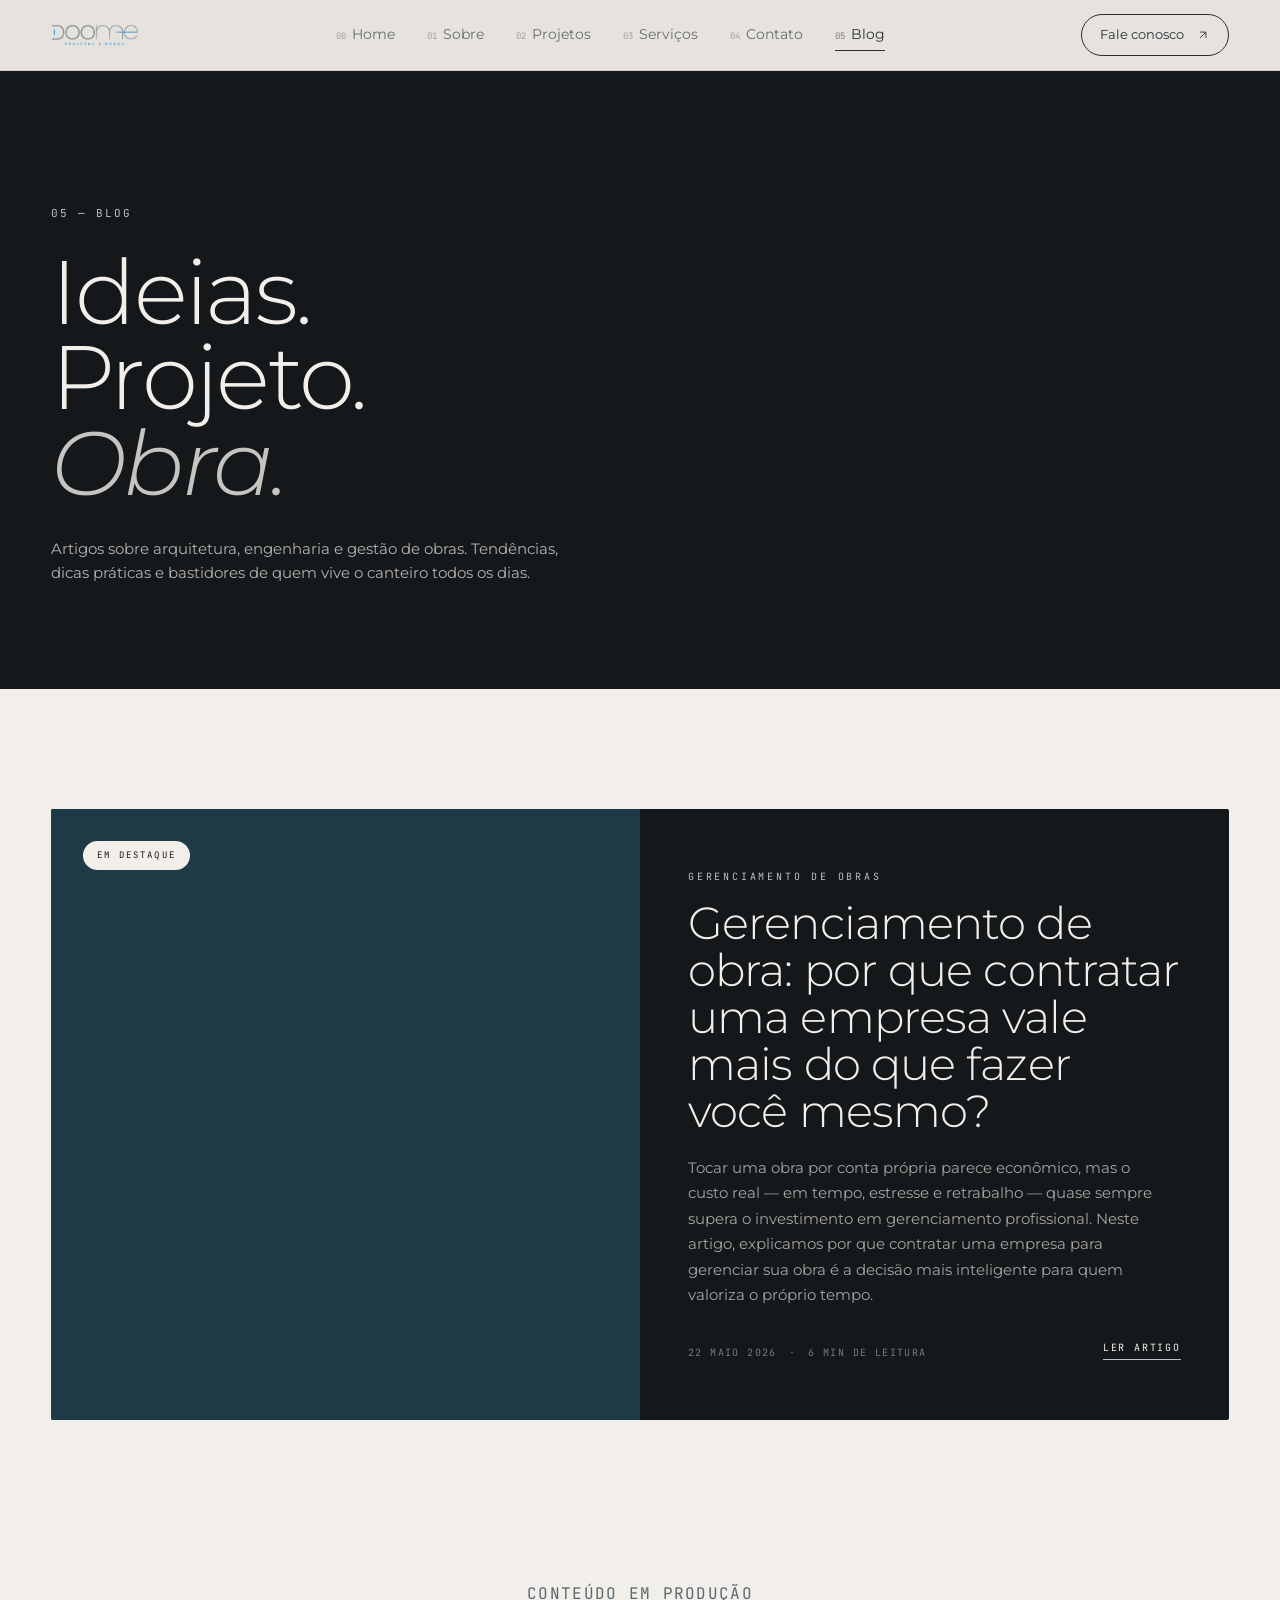
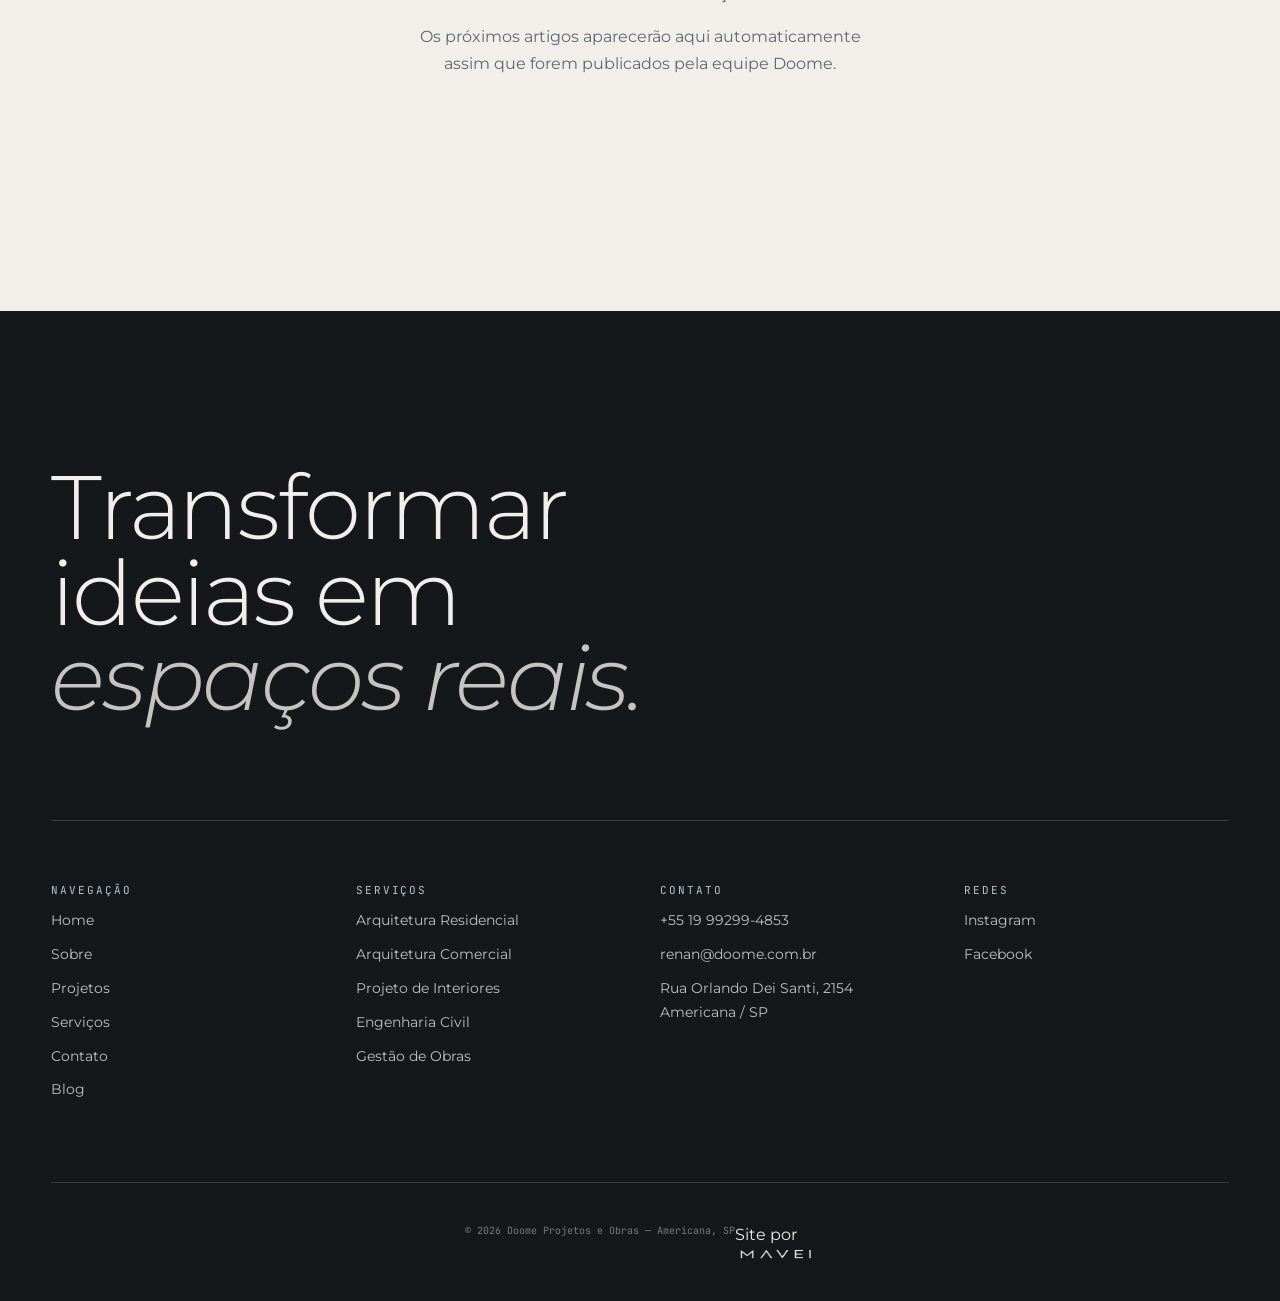
==== commit b670c4d3: "blog: atualiza índice (gerenciamento-de-obra-por-que-contratar-uma-empresa-vale-mais-do-que-fazer-vo" ====
--- a/blog/index.html
+++ b/blog/index.html
@@ -119,9 +119,9 @@
   }
   .nav__cta:hover { background: var(--graphite); color: var(--paper); }
   @media (max-width: 900px) {
-    .nav { grid-template-columns: auto auto; }
+    .nav { grid-template-columns: auto auto; gap: 14px; padding: 14px 20px; }
     .nav__items { display: none; }
-    .nav__cta span { display: none; }
+    .nav__cta { display: none; }
   }
 
   /* ====== PAGE HEADER (idêntico às páginas internas) ====== */
@@ -343,29 +343,97 @@
   @media (max-width: 800px) {
     .footer__grid { grid-template-columns: repeat(2, 1fr); }
   }
+
+  /* BURGER + DRAWER MOBILE */
+  .nav__burger { display:none; background:none; border:0; padding:0; cursor:pointer; }
+  .drawer { display:none; }
+  @media (max-width: 900px) {
+    .nav__burger {
+      display:inline-flex; flex-direction:column; justify-content:center; gap:5px;
+      width:44px; height:44px; padding:0; color:inherit;
+      margin-left:auto; align-items:flex-end; z-index:110; position:relative;
+    }
+    .nav__burger span { display:block; width:24px; height:1px; background:currentColor; transition:transform .4s var(--ease-out), width .4s var(--ease-out); transform-origin:right center; }
+    .nav__burger span:nth-child(2) { width:16px; }
+    .nav__burger.is-open span:nth-child(1) { transform:translateY(3px) rotate(-45deg); width:24px; }
+    .nav__burger.is-open span:nth-child(2) { transform:translateY(-3px) rotate(45deg); width:24px; }
+    .nav--menu-open { background:var(--ink)!important; color:var(--paper)!important; border-bottom-color:transparent!important; backdrop-filter:none!important; }
+    .drawer {
+      display:flex; position:fixed; inset:0; background:var(--ink); color:var(--paper);
+      z-index:105; transform:translateY(-100%); transition:transform .6s var(--ease-out);
+      flex-direction:column; justify-content:space-between; padding:96px 26px 36px; pointer-events:none;
+    }
+    .drawer--open { transform:translateY(0); pointer-events:auto; }
+    .drawer__nav { display:flex; flex-direction:column; gap:0; margin-top:12px; }
+    .drawer__item {
+      background:0 0; border:0; padding:14px 0; color:inherit; text-align:left;
+      display:grid; grid-template-columns:36px 1fr; align-items:baseline; gap:12px;
+      border-bottom:1px solid rgba(242,239,234,.1);
+      opacity:0; transform:translateY(16px);
+      transition:opacity .6s var(--ease-out), transform .6s var(--ease-out);
+    }
+    .drawer--open .drawer__item { opacity:1; transform:translateY(0); }
+    .drawer__n { color:var(--mist); font-family:var(--mono); font-size:10px; letter-spacing:.12em; }
+    .drawer__label { font-family:var(--serif); font-size:clamp(32px,9vw,56px); font-weight:300; letter-spacing:-.025em; line-height:1.05; }
+    .drawer__item.is-active .drawer__label { font-style:italic; }
+    .drawer__foot { display:flex; flex-direction:column; gap:20px; opacity:0; transition:opacity .5s var(--ease-out) .45s; }
+    .drawer--open .drawer__foot { opacity:1; }
+    .drawer__cta {
+      display:inline-flex; align-items:center; justify-content:center; gap:10px;
+      padding:15px 22px; border:1px solid var(--paper); border-radius:999px;
+      color:var(--paper); font-size:13px; background:0 0;
+    }
+    .drawer__contact { display:flex; flex-direction:column; gap:6px; color:rgba(242,239,234,.55); font-family:var(--mono); font-size:11px; letter-spacing:.08em; text-transform:uppercase; }
+    .drawer__contact a { color:inherit; }
+  }
 </style>
 </head>
-<body>
+<body data-page="blog">
 
 <!-- NAV (idêntica às páginas internas) -->
-<nav class="nav">
-  <a href="../" class="nav__brand" aria-label="Doome — Home">
-    <img src="../assets/image-15.webp" alt="DOOME" width="120" height="22" decoding="async">
+<nav class="nav" id="nav">
+  <a href="/" class="nav__brand" aria-label="Doome — Home">
+    <img src="/assets/image-15.webp" alt="DOOME" width="120" height="22" decoding="async">
   </a>
   <div class="nav__items">
-    <a href="../" class="nav__item"><span class="nav__n">00</span> Home</a>
-    <a href="../sobre/" class="nav__item"><span class="nav__n">01</span> Sobre</a>
-    <a href="../projetos/" class="nav__item"><span class="nav__n">02</span> Projetos</a>
-    <a href="../servicos/" class="nav__item"><span class="nav__n">03</span> Serviços</a>
-    <a href="../contato/" class="nav__item"><span class="nav__n">04</span> Contato</a>
-    <a href="../blog/" class="nav__item is-active"><span class="nav__n">05</span> Blog</a>
+    <a href="/" class="nav__item"><span class="nav__n">00</span> Home</a>
+    <a href="/sobre/" class="nav__item"><span class="nav__n">01</span> Sobre</a>
+    <a href="/projetos/" class="nav__item"><span class="nav__n">02</span> Projetos</a>
+    <a href="/servicos/" class="nav__item"><span class="nav__n">03</span> Serviços</a>
+    <a href="/contato/" class="nav__item"><span class="nav__n">04</span> Contato</a>
+    <a href="/blog/" class="nav__item is-active"><span class="nav__n">05</span> Blog</a>
   </div>
   <a href="https://api.whatsapp.com/send?phone=5519992994853&text=Ol%C3%A1%2C+Doome%21+Vi+o+site+de+voc%C3%AAs+e+gostaria+de+conversar+sobre+um+projeto."
      class="nav__cta" target="_blank" rel="noopener noreferrer" data-cta="nav-blog" aria-label="Fale conosco no WhatsApp">
     <span>Fale conosco</span>
     <svg width="14" height="14" viewBox="0 0 24 24" fill="none" stroke="currentColor" stroke-width="1.5" aria-hidden="true"><path d="M7 17L17 7M17 7H7M17 7v10"/></svg>
   </a>
+  <button class="nav__burger" type="button" aria-label="Menu" aria-expanded="false" aria-controls="drawer">
+    <span></span><span></span>
+  </button>
 </nav>
+
+<!-- Drawer mobile -->
+<div class="drawer" id="drawer" aria-hidden="true">
+  <nav class="drawer__nav" aria-label="Menu">
+    <a class="drawer__item" href="/"><span class="drawer__n">00</span><span class="drawer__label">Home</span></a>
+    <a class="drawer__item" href="/sobre/"><span class="drawer__n">01</span><span class="drawer__label">Sobre</span></a>
+    <a class="drawer__item" href="/projetos/"><span class="drawer__n">02</span><span class="drawer__label">Projetos</span></a>
+    <a class="drawer__item" href="/servicos/"><span class="drawer__n">03</span><span class="drawer__label">Serviços</span></a>
+    <a class="drawer__item" href="/contato/"><span class="drawer__n">04</span><span class="drawer__label">Contato</span></a>
+    <a class="drawer__item is-active" href="/blog/"><span class="drawer__n">05</span><span class="drawer__label">Blog</span></a>
+  </nav>
+  <div class="drawer__foot">
+    <a class="drawer__cta" href="https://api.whatsapp.com/send?phone=5519992994853&text=Ol%C3%A1%2C+Doome%21+Vi+o+site+de+voc%C3%AAs+e+gostaria+de+conversar+sobre+um+projeto." target="_blank" rel="noopener noreferrer">
+      <span>Fale no WhatsApp</span>
+      <svg width="14" height="14" viewBox="0 0 24 24" fill="none" stroke="currentColor" stroke-width="1.5"><path d="M7 17L17 7M17 7H7M17 7v10"/></svg>
+    </a>
+    <div class="drawer__contact">
+      <a href="mailto:renan@doome.com.br">renan@doome.com.br</a>
+      <a href="tel:+5519992994853">+55 (19) 99299-4853</a>
+    </div>
+  </div>
+</div>
 
 <main>
   <!-- HEADER -->
@@ -378,21 +446,21 @@
   <div class="blog-wrap">
 
     <!-- POST EM DESTAQUE — gerado automaticamente -->
-<a href="arquitetura-como-funciona-o-processo-do-briefing-ate-a-entrega-do-projeto.html" class="blog-featured" aria-label="Ler post em destaque">
+<a href="gerenciamento-de-obra-por-que-contratar-uma-empresa-vale-mais-do-que-fazer-voce-.html" class="blog-featured" aria-label="Ler post em destaque">
   <div class="blog-featured__cover">
     <div class="blog-featured__badge">Em destaque</div>
   </div>
   <div class="blog-featured__content">
     <div>
-      <div class="blog-featured__tag">Conteúdo</div>
-      <h2 class="blog-featured__title">Do briefing à entrega: como funciona o processo de projeto na Doome</h2>
-      <p class="blog-featured__excerpt">Muita gente chega até nós sem saber o que esperar do processo. Como funciona, na prática, o caminho do briefing até a entrega dos projetos? Aqui explicamos cada etapa da forma que explicamos aos nossos clientes — com clareza, sem termos técnicos desnecessários e sem enrolação.</p>
+      <div class="blog-featured__tag">Gerenciamento de Obras</div>
+      <h2 class="blog-featured__title">Gerenciamento de obra: por que contratar uma empresa vale mais do que fazer você mesmo?</h2>
+      <p class="blog-featured__excerpt">Tocar uma obra por conta própria parece econômico, mas o custo real — em tempo, estresse e retrabalho — quase sempre supera o investimento em gerenciamento profissional. Neste artigo, explicamos por que contratar uma empresa para gerenciar sua obra é a decisão mais inteligente para quem valoriza o próprio tempo.</p>
     </div>
     <div class="blog-featured__footer">
       <div class="blog-featured__meta">
-        <time datetime="2026-05-20">20 MAIO 2026</time>
+        <time datetime="2026-05-22">22 MAIO 2026</time>
         <span>·</span>
-        <span>6 MIN DE LEITURA DE LEITURA</span>
+        <span>6 MIN DE LEITURA</span>
       </div>
       <span class="blog-featured__link">Ler artigo</span>
     </div>
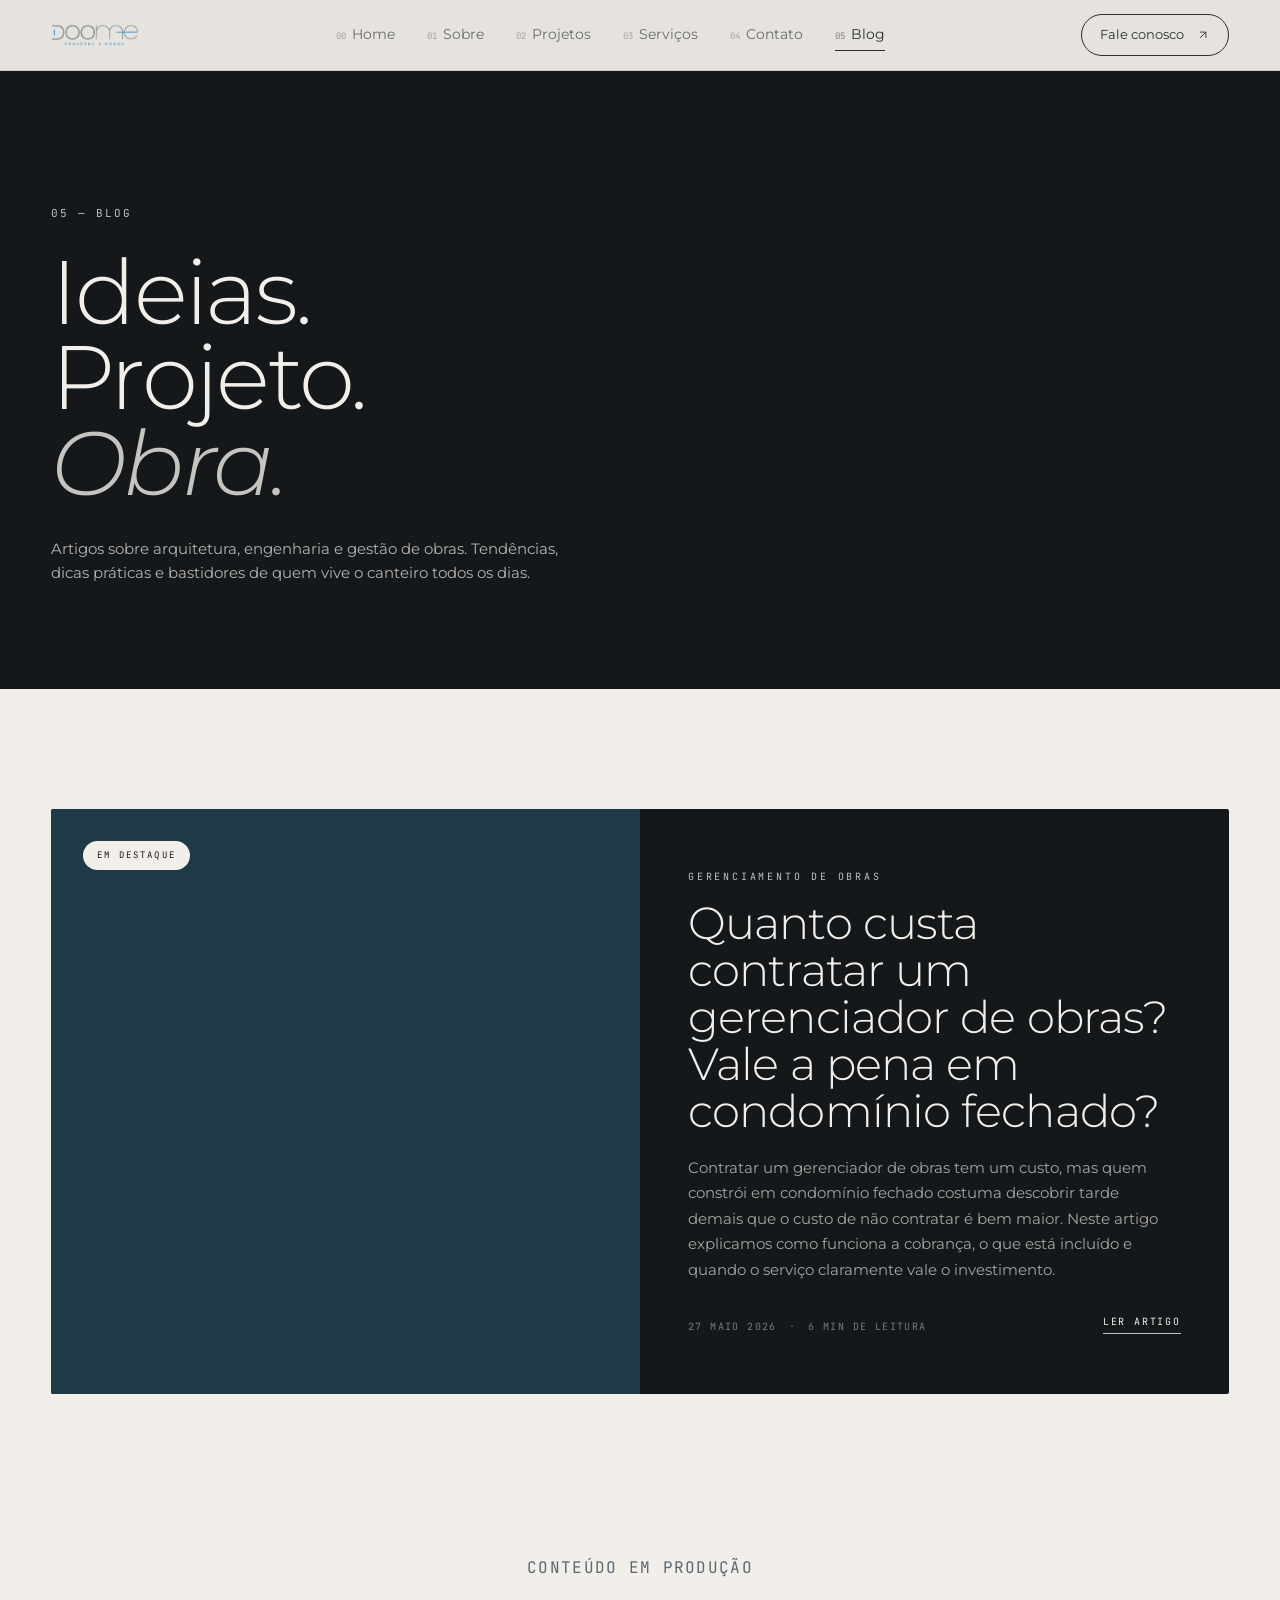
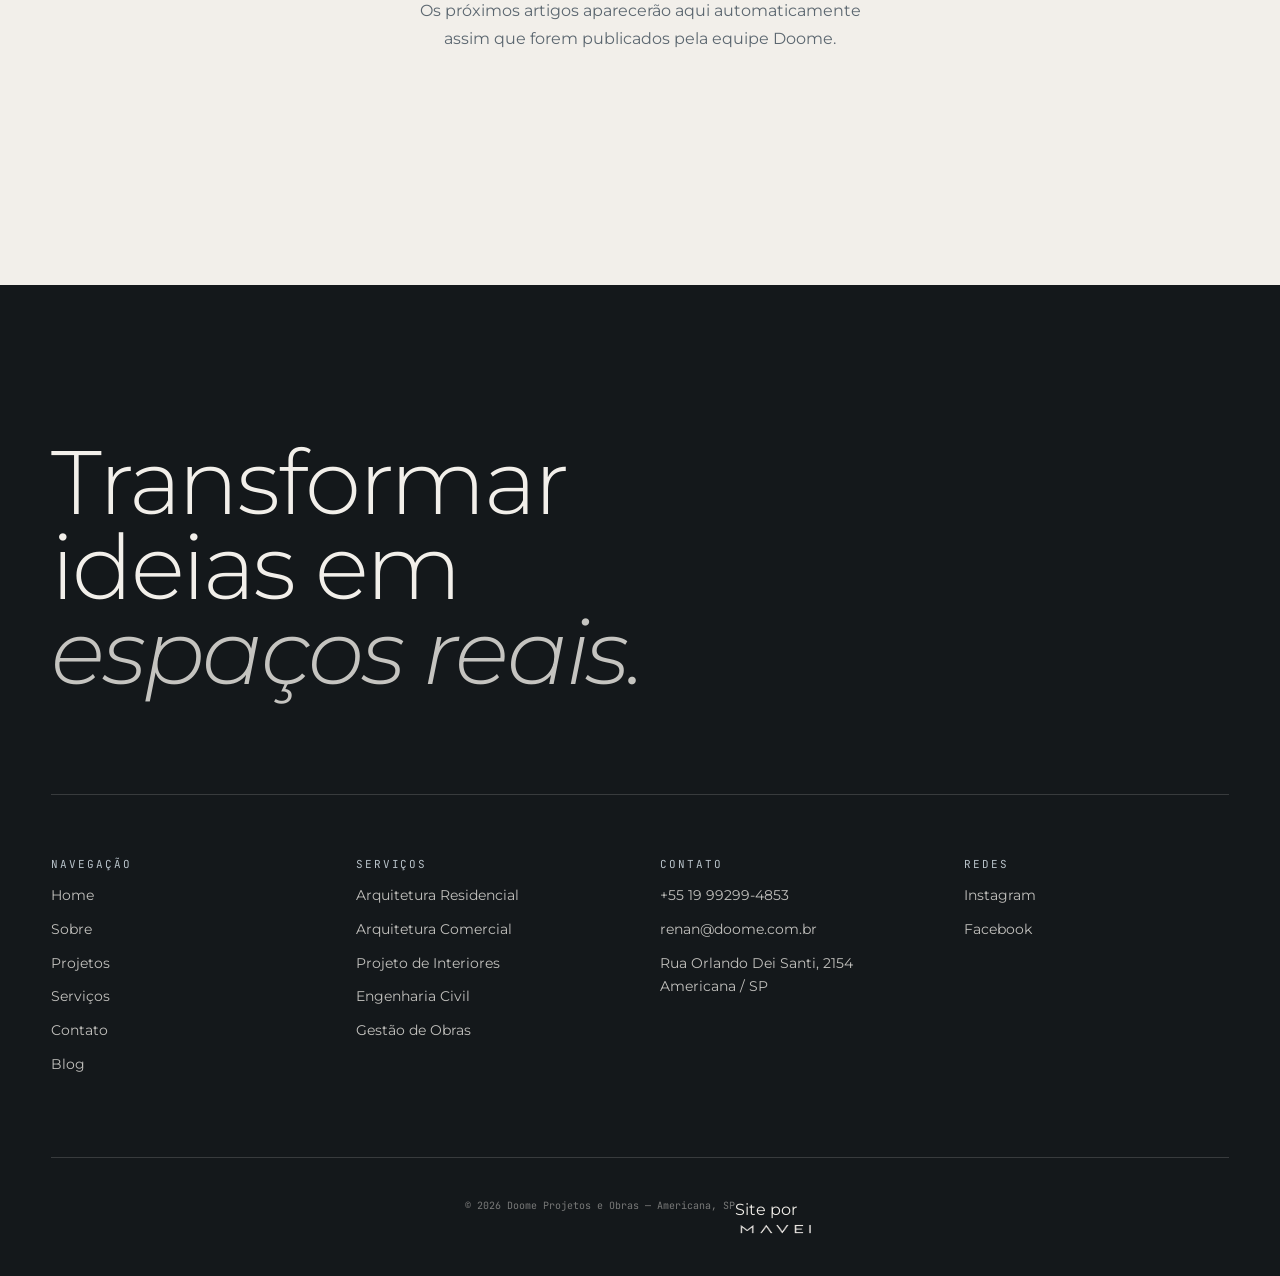
==== commit b22763cd: "blog: atualiza índice (quanto-custa-contratar-um-gerenciador-de-obras-vale-a-pena-em-condominio-fech" ====
--- a/blog/index.html
+++ b/blog/index.html
@@ -446,19 +446,19 @@
   <div class="blog-wrap">
 
     <!-- POST EM DESTAQUE — gerado automaticamente -->
-<a href="gerenciamento-de-obra-por-que-contratar-uma-empresa-vale-mais-do-que-fazer-voce-.html" class="blog-featured" aria-label="Ler post em destaque">
+<a href="quanto-custa-contratar-um-gerenciador-de-obras-vale-a-pena-em-condominio-fechado.html" class="blog-featured" aria-label="Ler post em destaque">
   <div class="blog-featured__cover">
     <div class="blog-featured__badge">Em destaque</div>
   </div>
   <div class="blog-featured__content">
     <div>
       <div class="blog-featured__tag">Gerenciamento de Obras</div>
-      <h2 class="blog-featured__title">Gerenciamento de obra: por que contratar uma empresa vale mais do que fazer você mesmo?</h2>
-      <p class="blog-featured__excerpt">Tocar uma obra por conta própria parece econômico, mas o custo real — em tempo, estresse e retrabalho — quase sempre supera o investimento em gerenciamento profissional. Neste artigo, explicamos por que contratar uma empresa para gerenciar sua obra é a decisão mais inteligente para quem valoriza o próprio tempo.</p>
+      <h2 class="blog-featured__title">Quanto custa contratar um gerenciador de obras? Vale a pena em condomínio fechado?</h2>
+      <p class="blog-featured__excerpt">Contratar um gerenciador de obras tem um custo, mas quem constrói em condomínio fechado costuma descobrir tarde demais que o custo de não contratar é bem maior. Neste artigo explicamos como funciona a cobrança, o que está incluído e quando o serviço claramente vale o investimento.</p>
     </div>
     <div class="blog-featured__footer">
       <div class="blog-featured__meta">
-        <time datetime="2026-05-22">22 MAIO 2026</time>
+        <time datetime="2026-05-27">27 MAIO 2026</time>
         <span>·</span>
         <span>6 MIN DE LEITURA</span>
       </div>
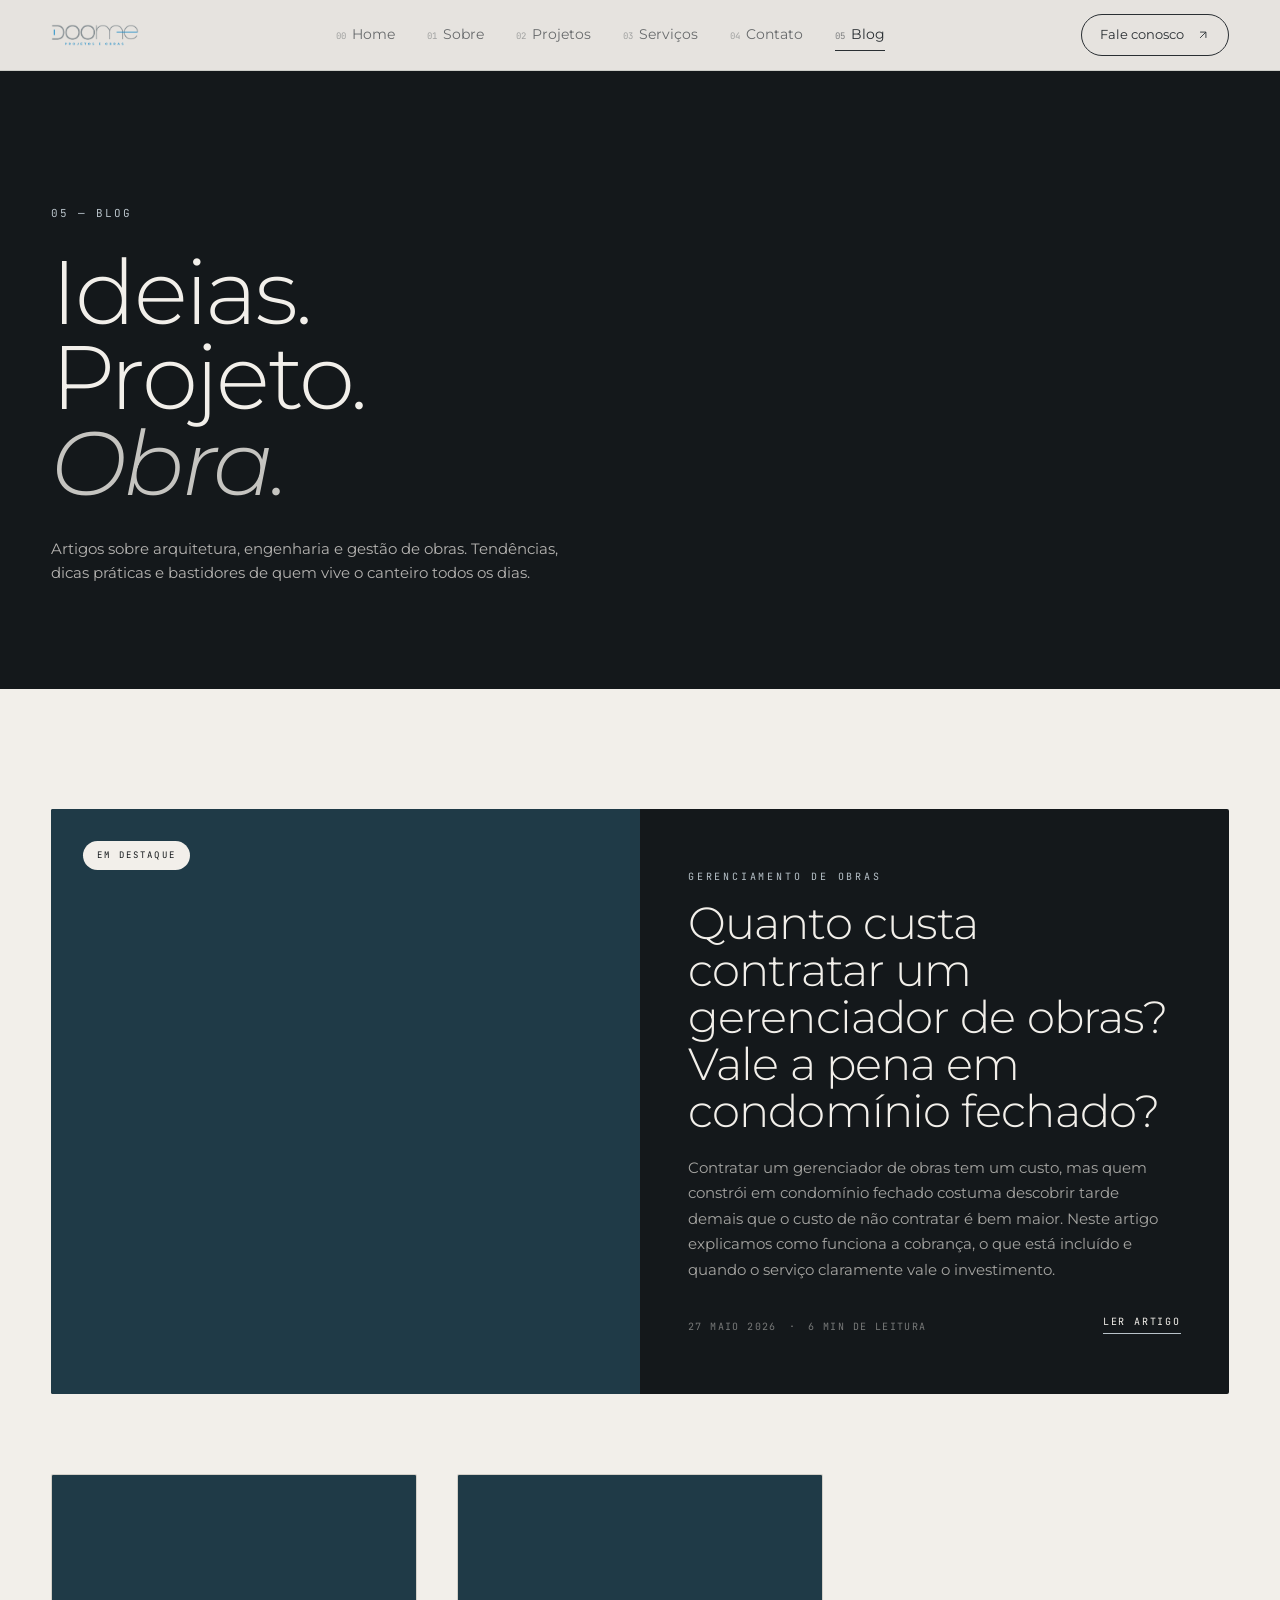
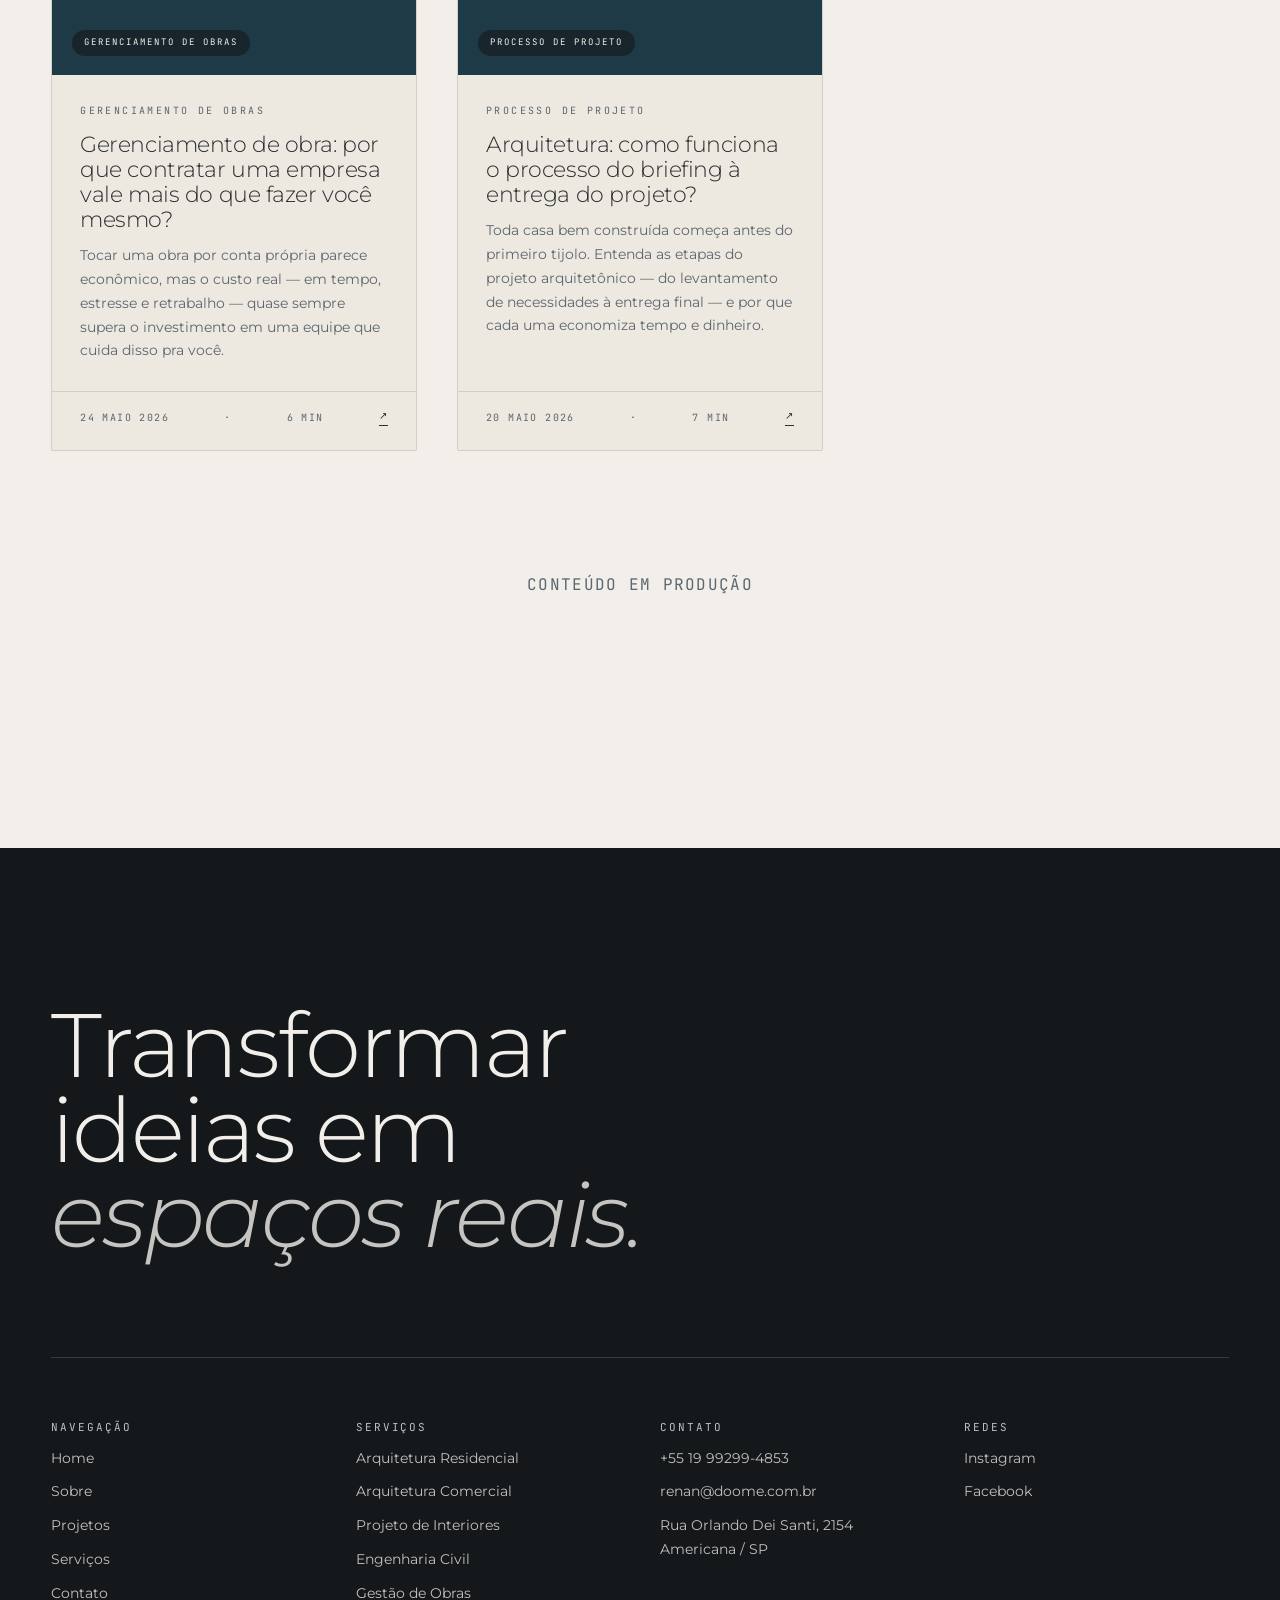
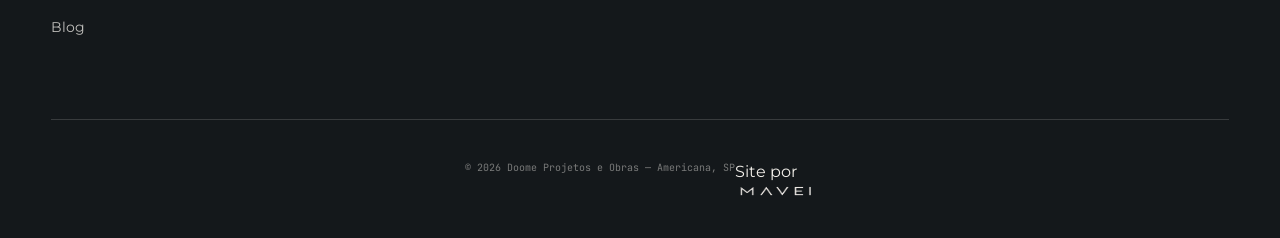
==== commit 4ebfc7aa: "fix(blog): adiciona marker CARDS + reinserir cards perdidos dos 2 posts antigos" ====
--- a/blog/index.html
+++ b/blog/index.html
@@ -469,9 +469,46 @@
 
     <!-- GRID DE CARDS — gerado automaticamente -->
     <div class="blog-grid">
+  <!-- CARDS — gerado automaticamente -->
+  <article class="blog-card">
+    <a href="gerenciamento-de-obra-por-que-contratar-uma-empresa-vale-mais-do-que-fazer-voce-.html">
+      <div class="blog-card__cover cover--default">
+        <span class="blog-card__cover-label">GERENCIAMENTO DE OBRAS</span>
+      </div>
+      <div class="blog-card__body">
+        <div class="blog-card__tag">GERENCIAMENTO DE OBRAS</div>
+        <h2>Gerenciamento de obra: por que contratar uma empresa vale mais do que fazer você mesmo?</h2>
+        <p class="blog-card__excerpt">Tocar uma obra por conta própria parece econômico, mas o custo real — em tempo, estresse e retrabalho — quase sempre supera o investimento em uma equipe que cuida disso pra você.</p>
+      </div>
+      <div class="blog-card__meta">
+        <time datetime="2026-05-24">24 MAIO 2026</time>
+        <span>·</span>
+        <span>6 MIN</span>
+        <span class="blog-card__read">↗</span>
+      </div>
+    </a>
+  </article>
+  <article class="blog-card">
+    <a href="arquitetura-como-funciona-o-processo-do-briefing-ate-a-entrega-do-projeto.html">
+      <div class="blog-card__cover cover--default">
+        <span class="blog-card__cover-label">PROCESSO DE PROJETO</span>
+      </div>
+      <div class="blog-card__body">
+        <div class="blog-card__tag">PROCESSO DE PROJETO</div>
+        <h2>Arquitetura: como funciona o processo do briefing à entrega do projeto?</h2>
+        <p class="blog-card__excerpt">Toda casa bem construída começa antes do primeiro tijolo. Entenda as etapas do projeto arquitetônico — do levantamento de necessidades à entrega final — e por que cada uma economiza tempo e dinheiro.</p>
+      </div>
+      <div class="blog-card__meta">
+        <time datetime="2026-05-20">20 MAIO 2026</time>
+        <span>·</span>
+        <span>7 MIN</span>
+        <span class="blog-card__read">↗</span>
+      </div>
+    </a>
+  </article>
       <div class="blog-empty" style="grid-column: 1 / -1;">
         <p class="mono">Conteúdo em produção</p>
-        <p>Os próximos artigos aparecerão aqui automaticamente assim que forem publicados pela equipe Doome.</p>
+        
       </div>
     </div>
 
